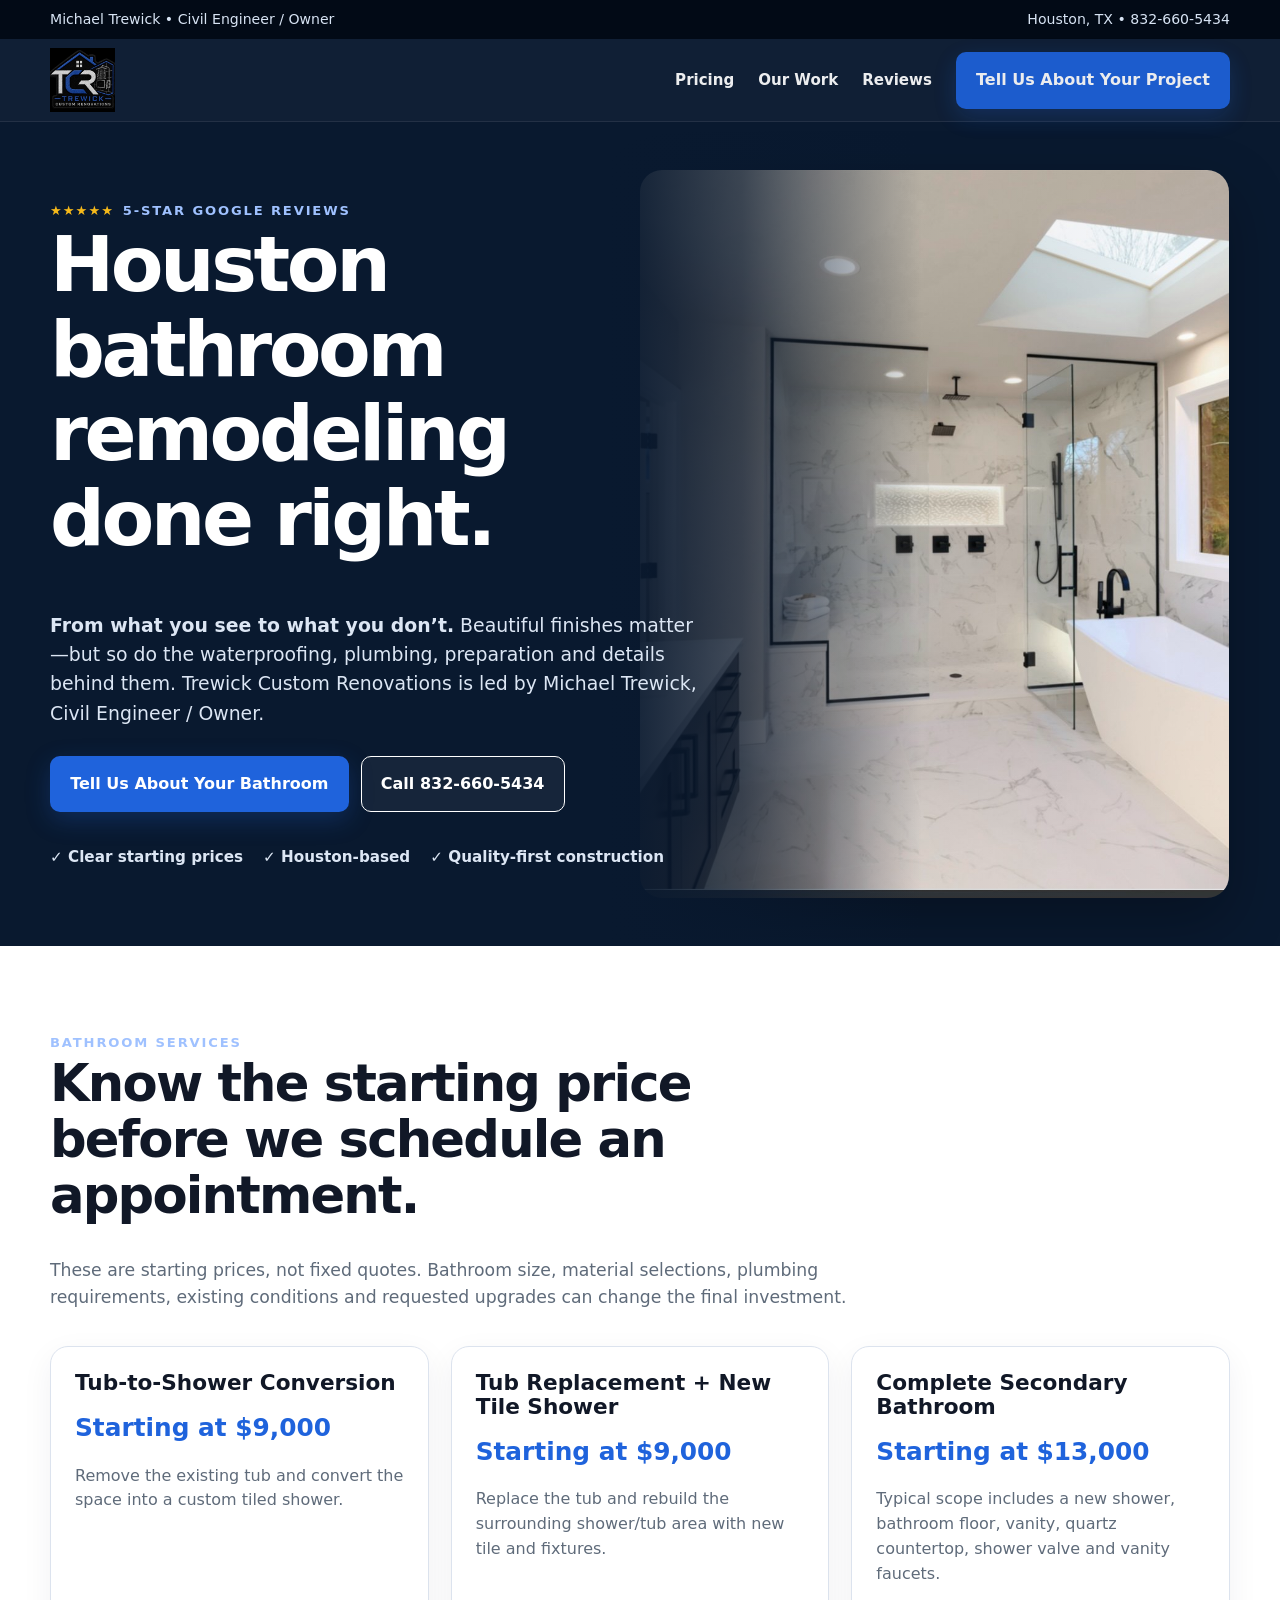
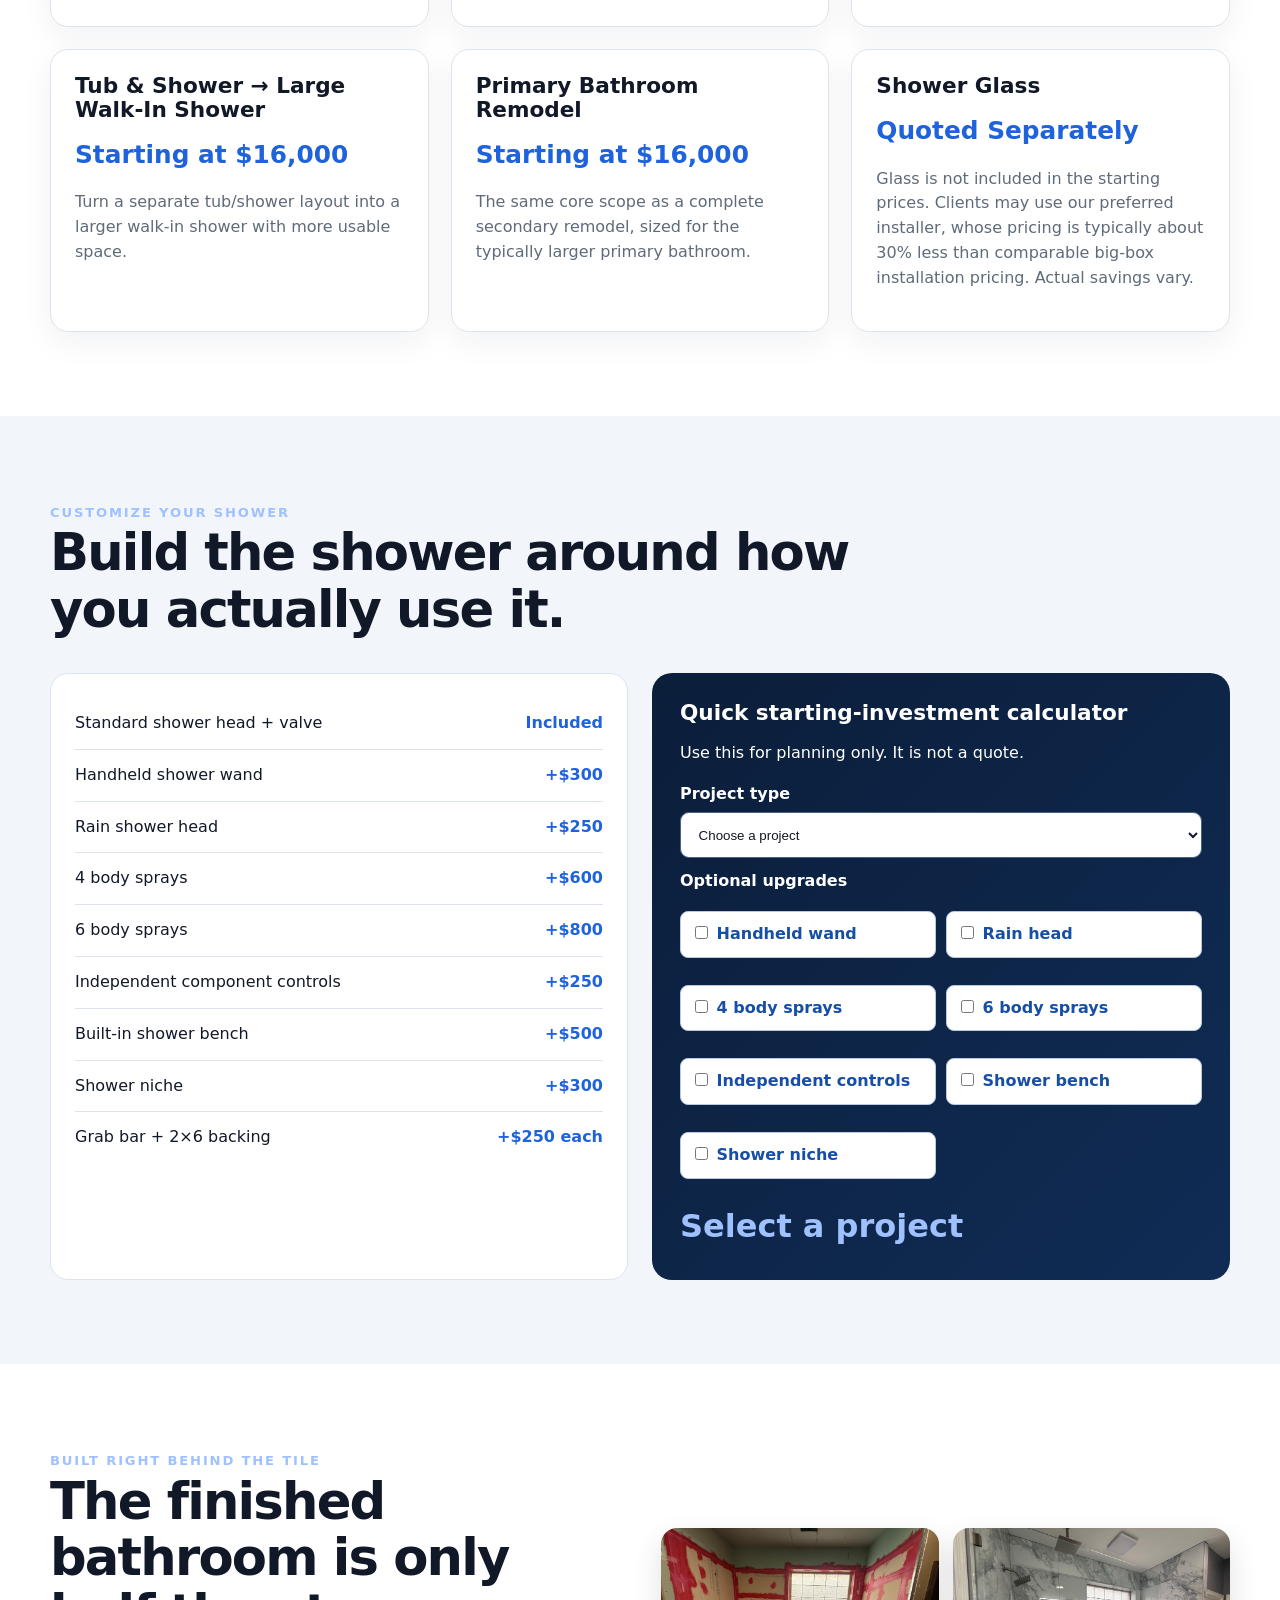
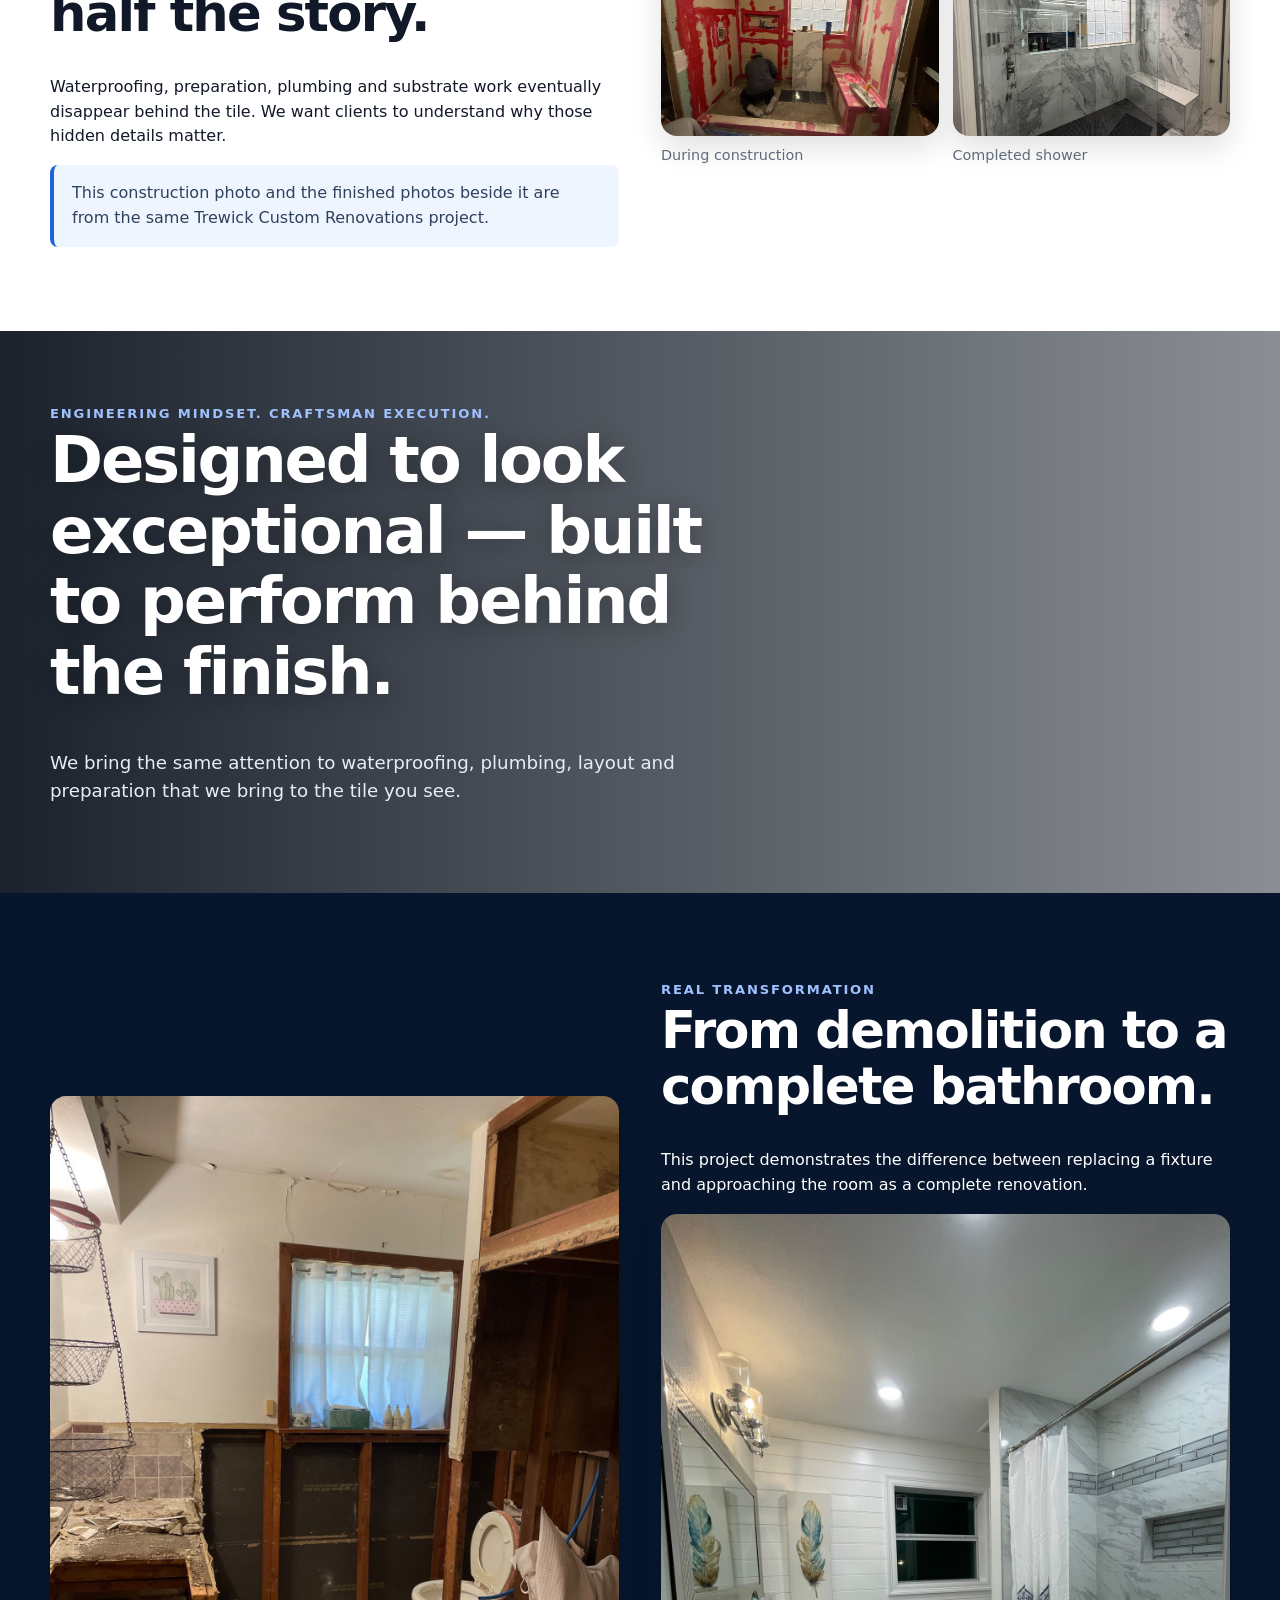
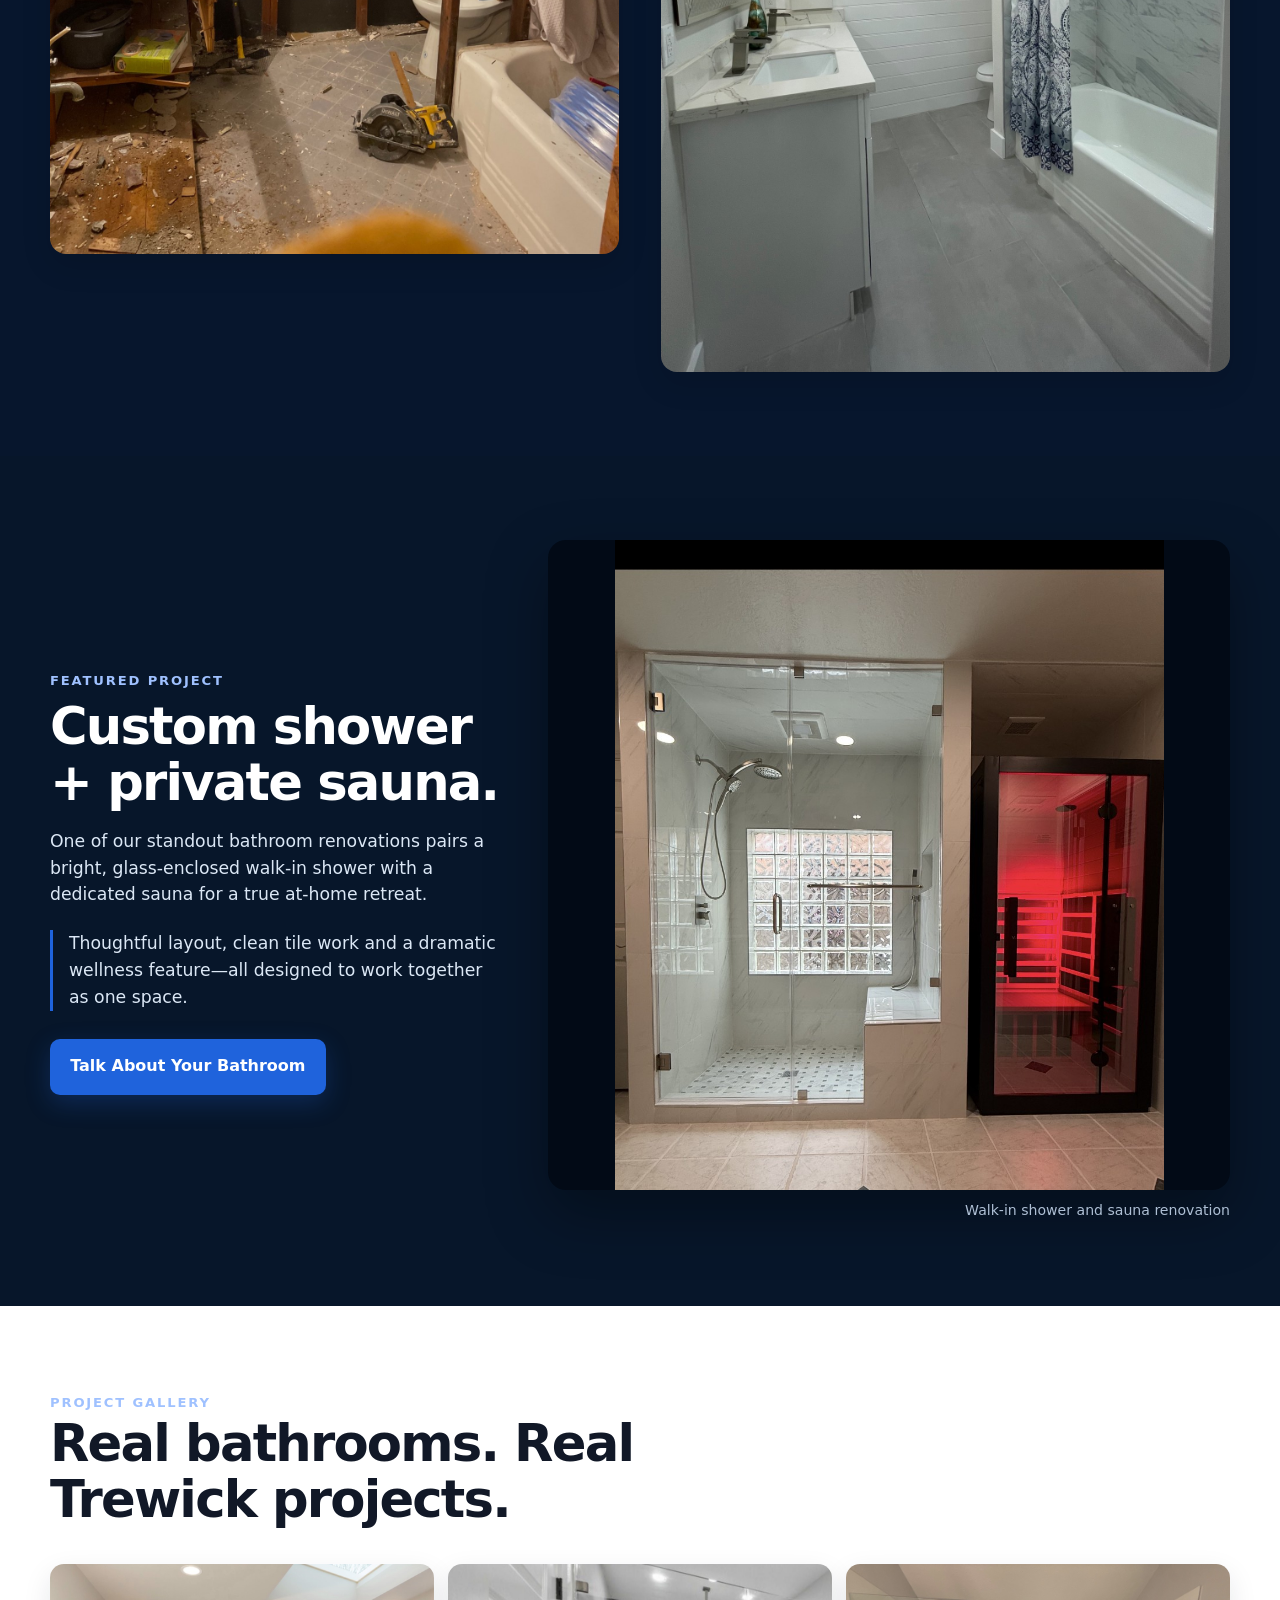
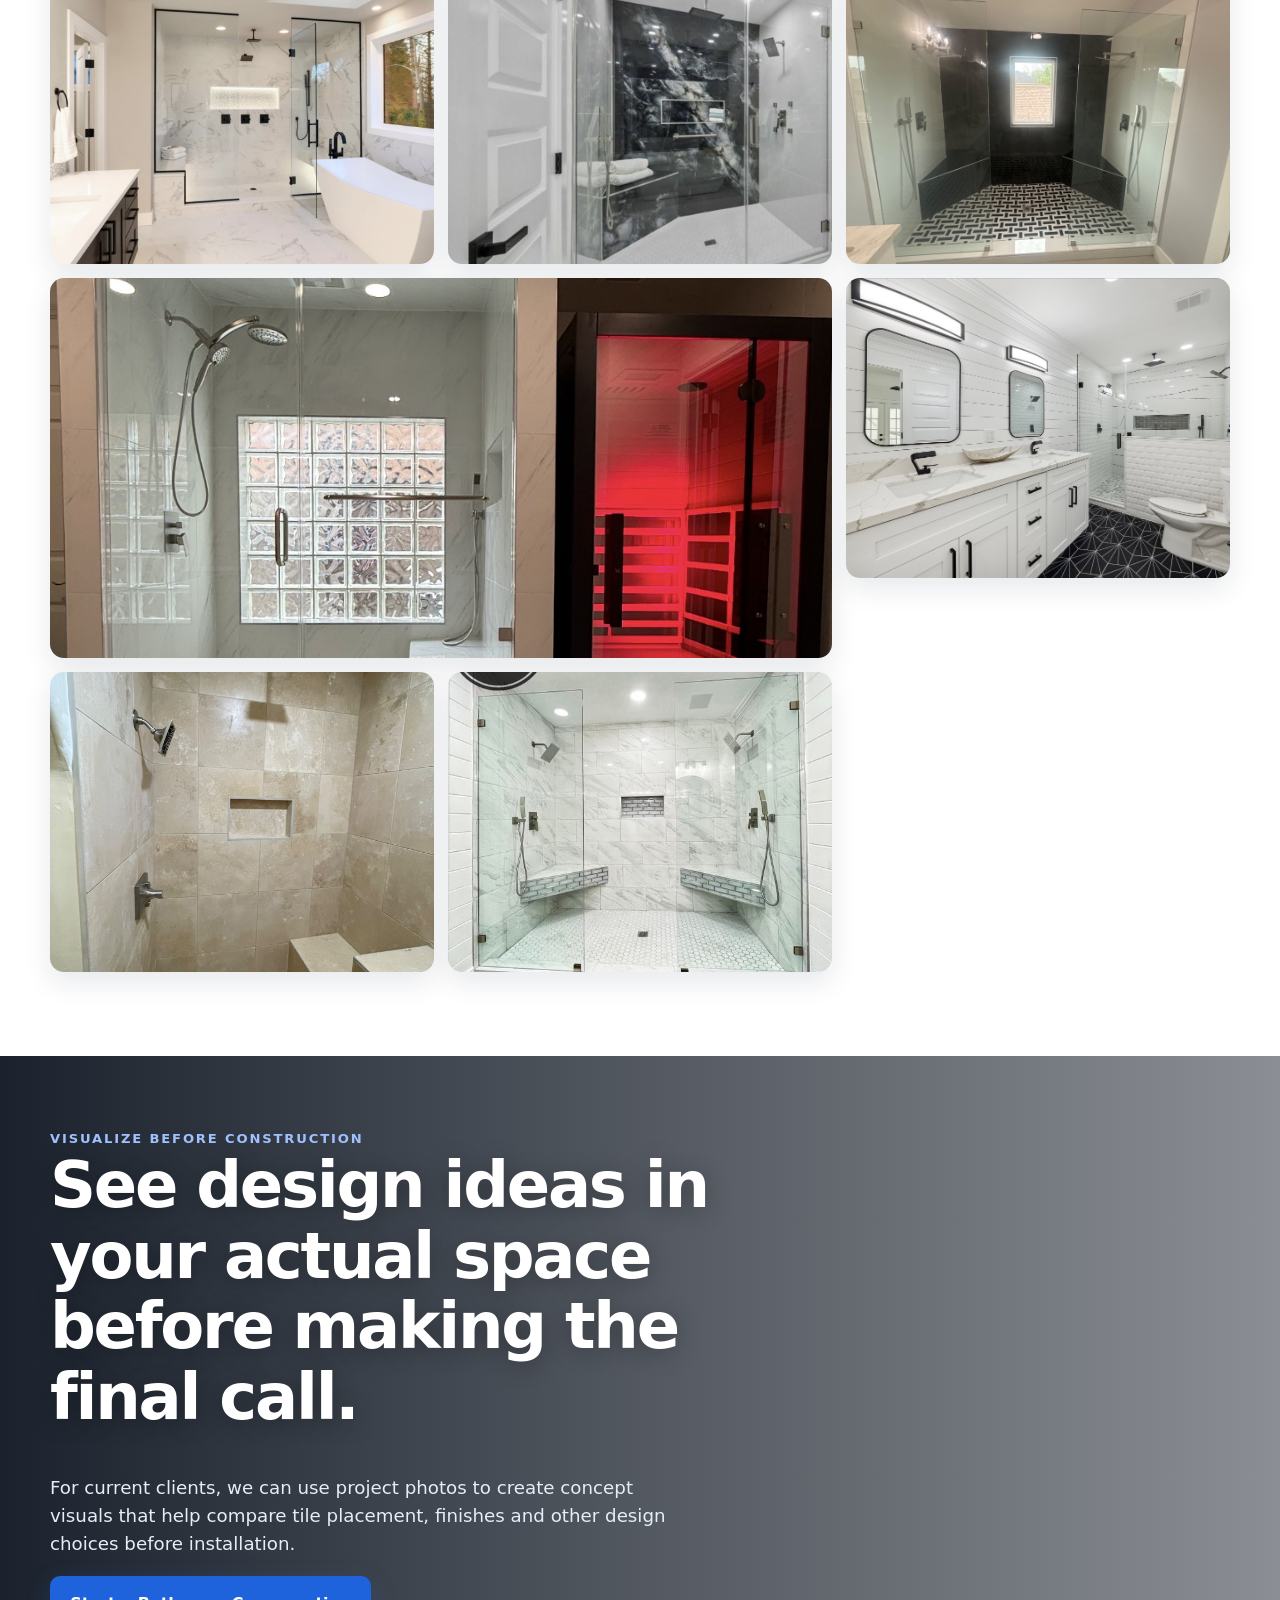
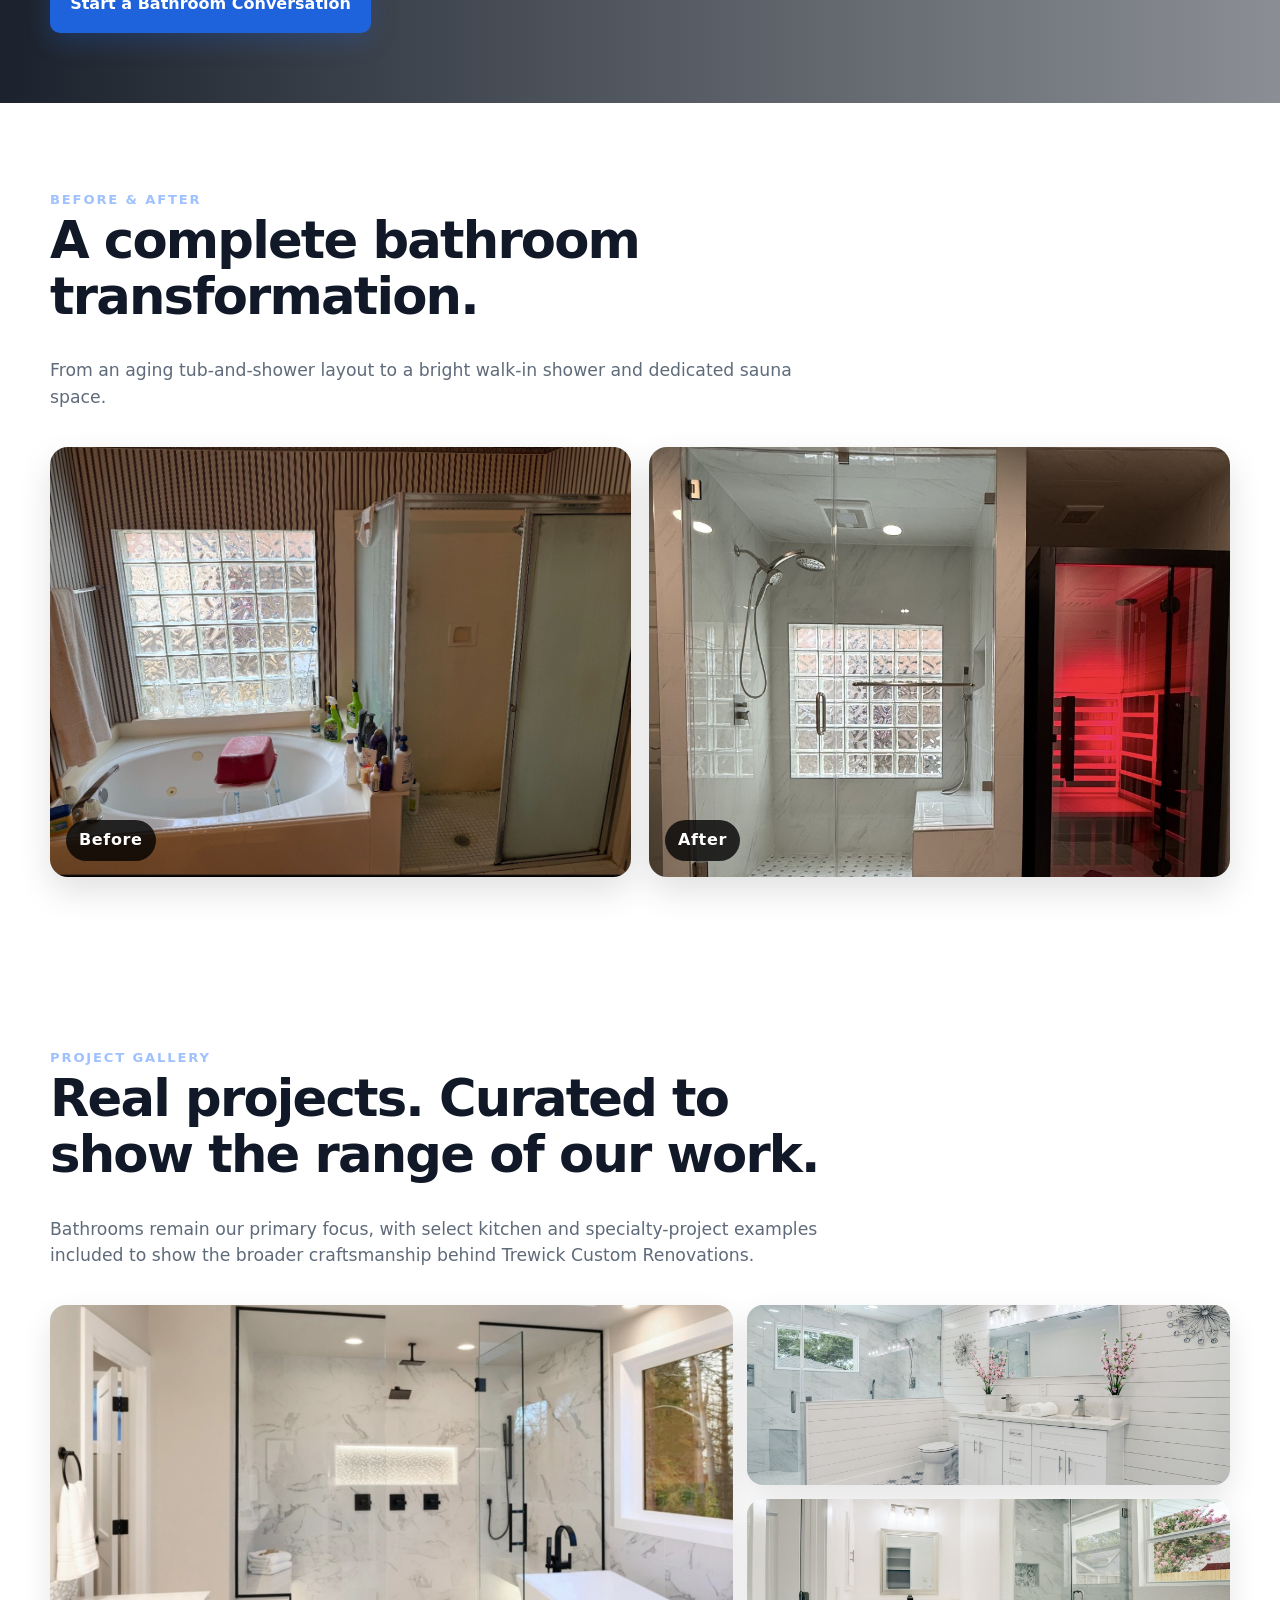
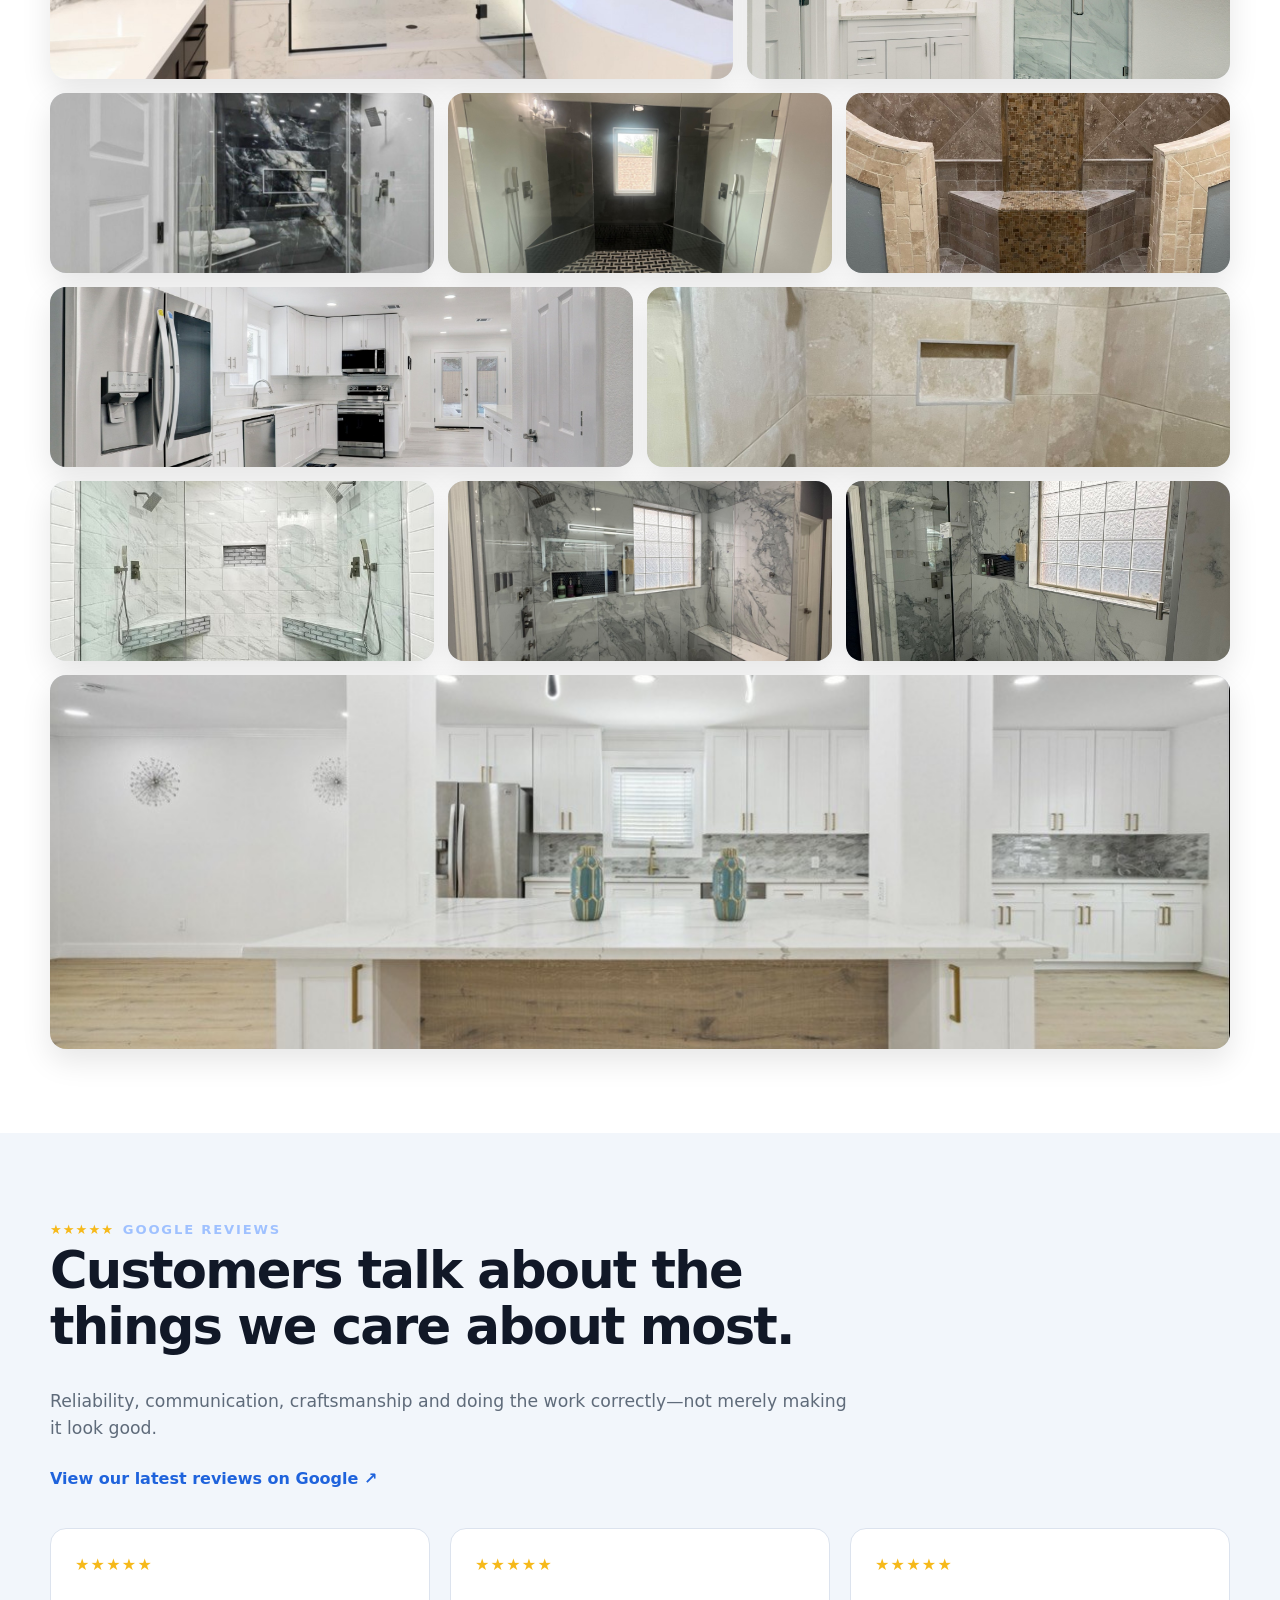
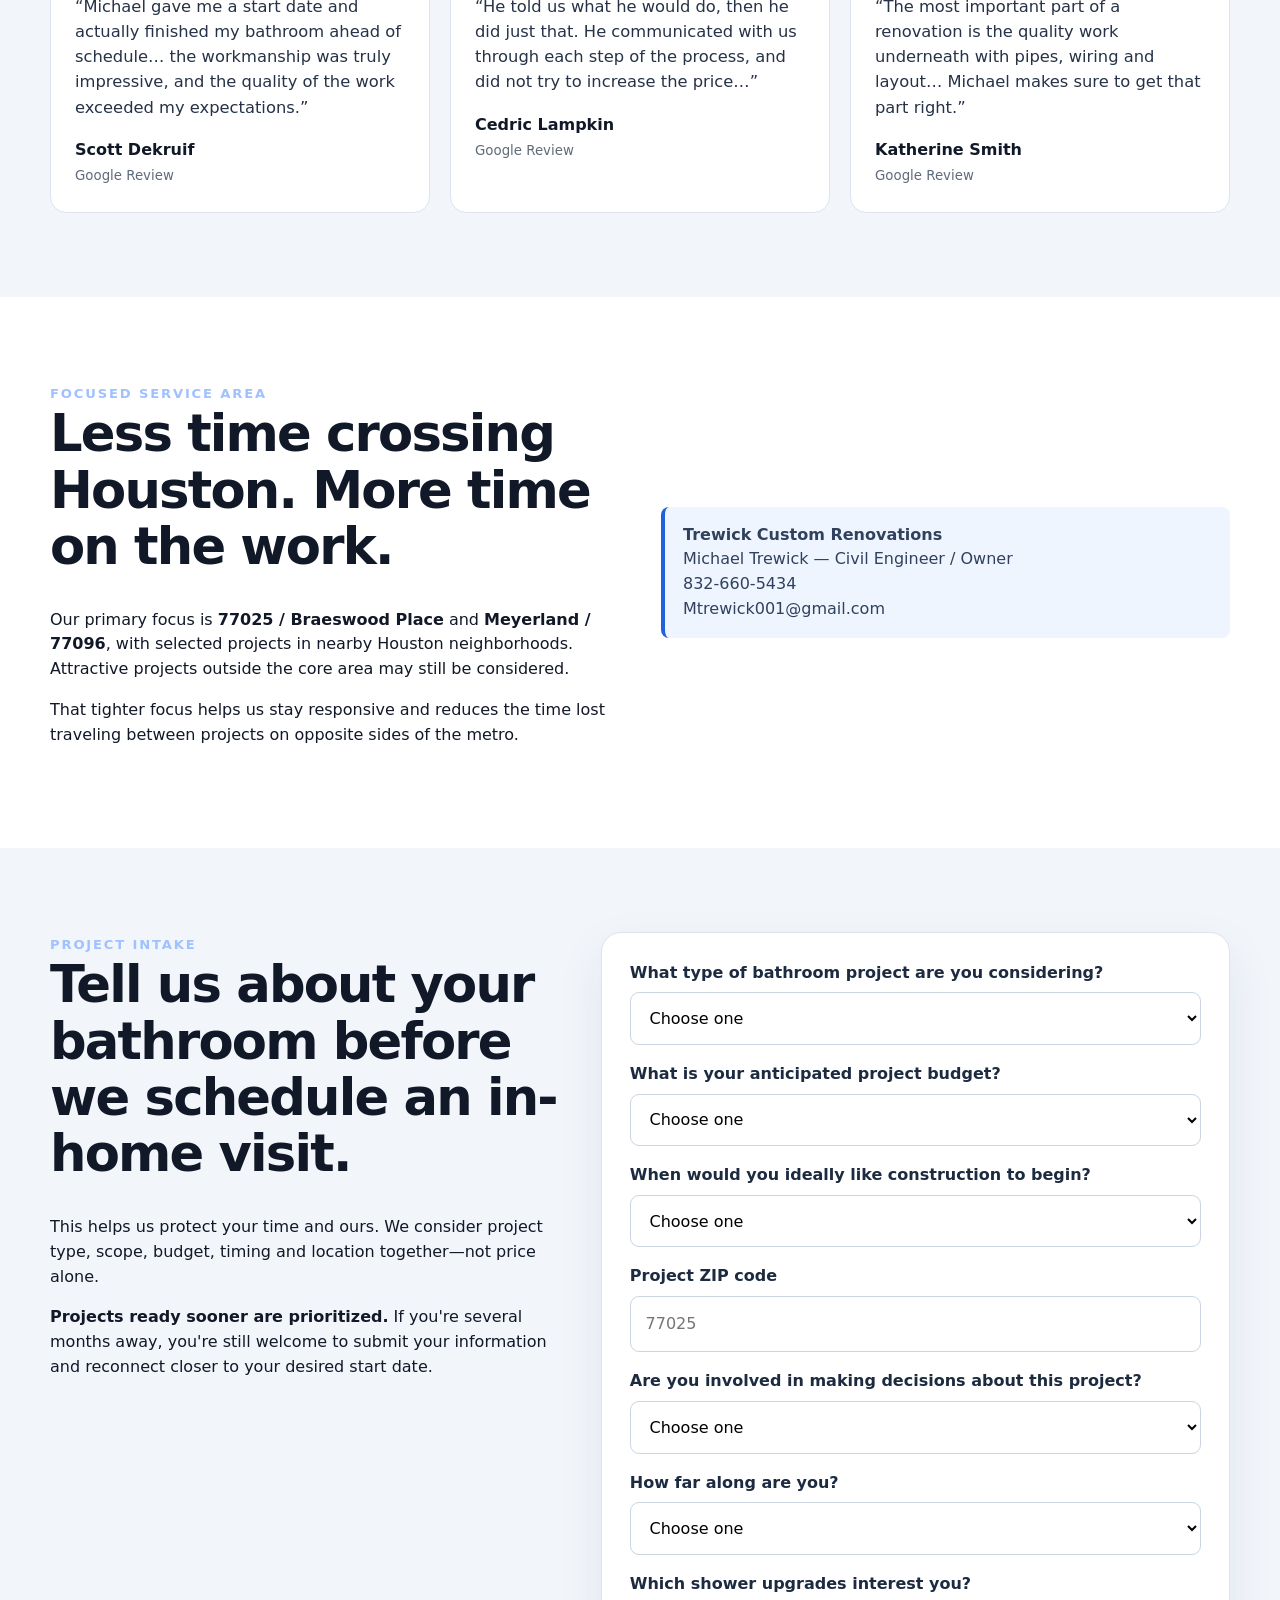
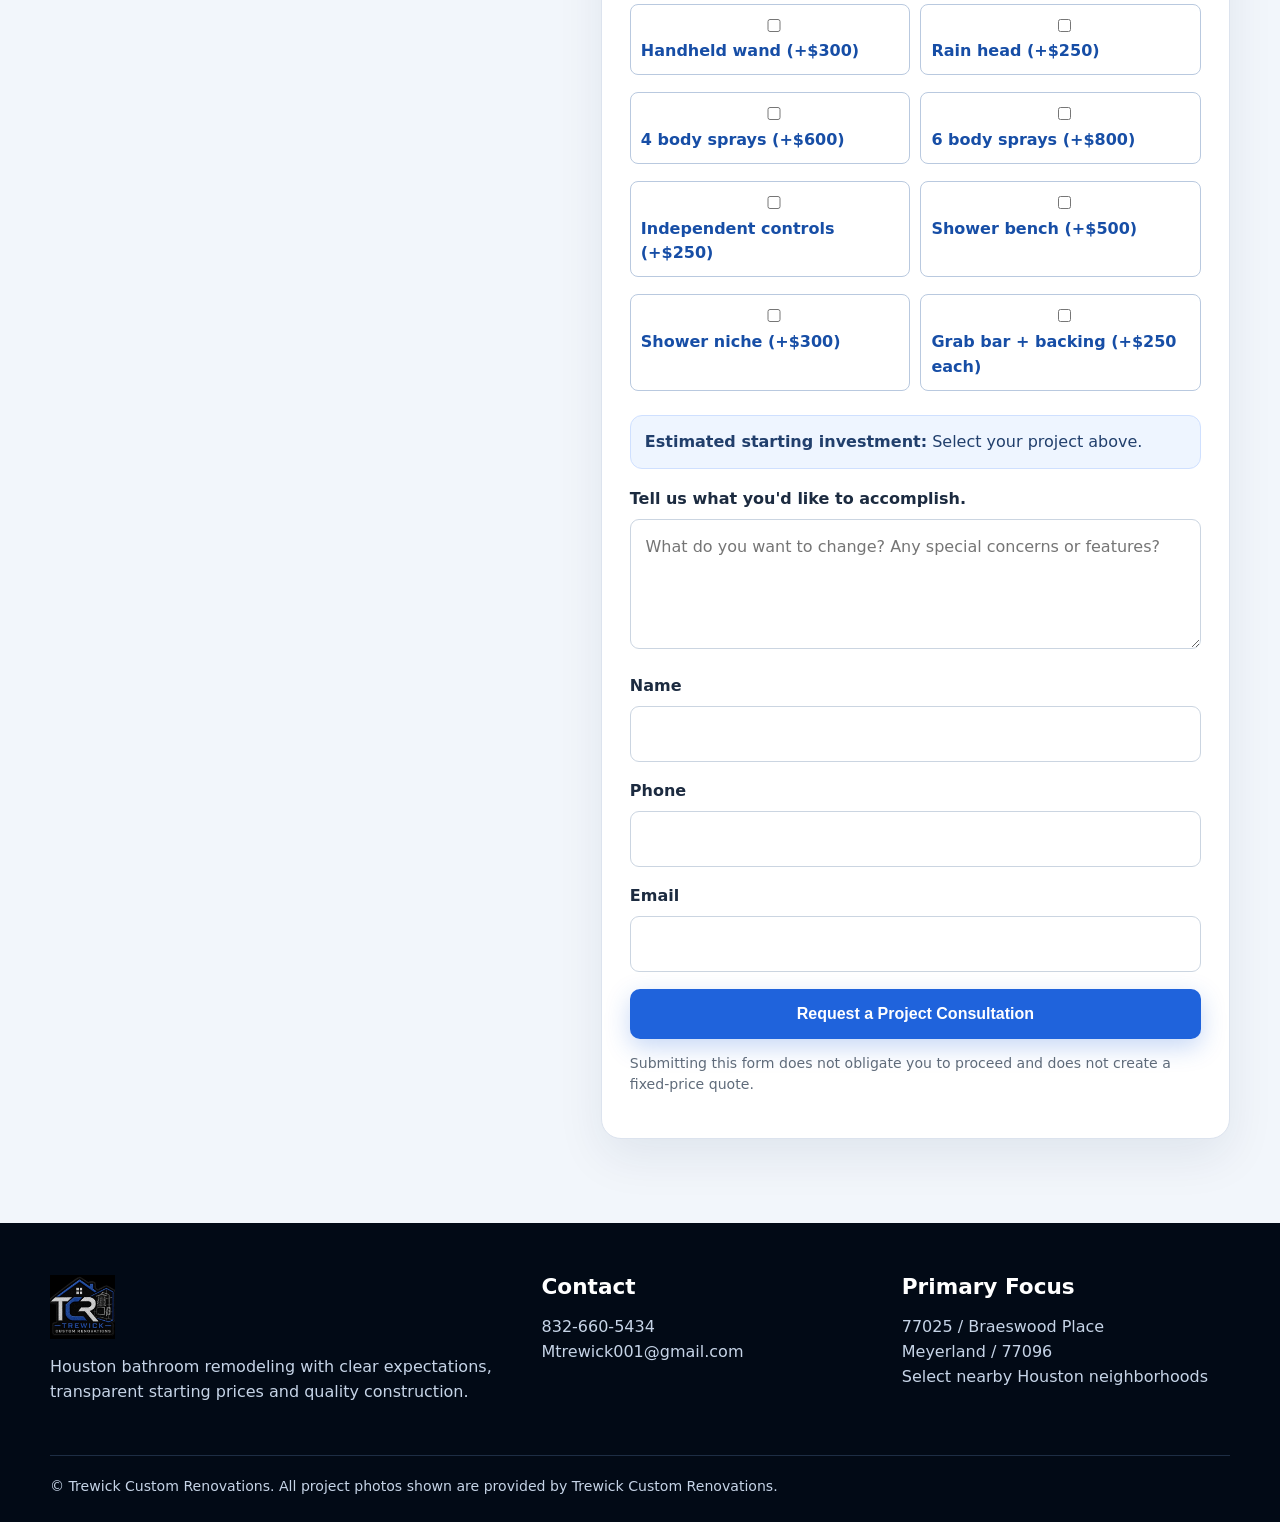
==== index.html @ 2fcb80d3 "Add files via upload" ====
<!doctype html>
<html lang="en">
<head>
  <meta charset="utf-8">
  <meta name="viewport" content="width=device-width,initial-scale=1">
  <title>Houston Bathroom Remodeling | Trewick Custom Renovations</title>
  <meta name="keywords" content="Houston bathroom remodeling, Braeswood Place bathroom remodel, Meyerland bathroom remodeling, custom shower Houston, tub to shower conversion Houston, Houston kitchen remodeling">
  <meta name="description" content="Houston bathroom remodeling by Trewick Custom Renovations. Civil Engineer-led planning, clear starting prices, custom showers, remodel visualization and quality-first construction in 77025, Meyerland and select nearby Houston neighborhoods.">
  <meta name="robots" content="index,follow">
  <meta property="og:title" content="Houston Bathroom Remodeling | Trewick Custom Renovations">
  <meta property="og:description" content="Civil Engineer-led bathroom remodeling, custom showers, clear starting prices and quality-first construction in select Houston neighborhoods.">
  <meta property="og:type" content="website">
  <meta property="og:image" content="assets/img/modern-white-bathroom.jpg">
  <meta name="theme-color" content="#07162d">
  <link rel="stylesheet" href="assets/site.css">
  <script defer src="assets/site.js"></script>
<script type="application/ld+json">
{
  "@context": "https://schema.org",
  "@type": "HomeAndConstructionBusiness",
  "name": "Trewick Custom Renovations",
  "url": "https://trewickcustom.com/",
  "telephone": "+1-832-660-5434",
  "email": "Mtrewick001@gmail.com",
  "founder": {
    "@type": "Person",
    "name": "Michael Trewick",
    "jobTitle": "Civil Engineer / Owner"
  },
  "areaServed": [
    {
      "@type": "PostalCode",
      "postalCode": "77025"
    },
    {
      "@type": "PostalCode",
      "postalCode": "77096"
    },
    {
      "@type": "City",
      "name": "Houston"
    }
  ],
  "serviceType": [
    "Bathroom remodeling",
    "Tub-to-shower conversions",
    "Walk-in shower remodeling",
    "Primary bathroom remodeling",
    "Secondary bathroom remodeling",
    "Shower glass installation coordination"
  ],
  "sameAs": [],
  "image": "https://trewickcustom.com/assets/img/logo.png"
}
</script>
</head>
<body>
  <div class="topbar">
    <div class="container">
      <span>Michael Trewick • Civil Engineer / Owner</span>
      <span>Houston, TX • 832-660-5434</span>
    </div>
  </div>

  <nav class="nav">
    <div class="container nav-inner">
      <a href="#top" aria-label="Trewick Custom Renovations home"><img class="logo" src="assets/img/logo.png" alt="Trewick Custom Renovations"></a>
      <div class="nav-links">
        <a href="#pricing">Pricing</a>
        <a href="#work">Our Work</a>
        <a href="#reviews">Reviews</a>
        <a href="#intake" class="btn btn-primary">Tell Us About Your Project</a>
      </div>
    </div>
  </nav>

  <header id="top" class="hero">
    <div class="container">
      <div class="hero-content">
        <div class="eyebrow"><span class="stars">★★★★★</span> 5-Star Google Reviews</div>
        <h1>Houston bathroom remodeling done right.</h1>
        <p><strong>From what you see to what you don’t.</strong> Beautiful finishes matter—but so do the waterproofing, plumbing, preparation and details behind them. Trewick Custom Renovations is led by Michael Trewick, Civil Engineer / Owner.</p>
        <div class="hero-actions">
          <a class="btn btn-primary" href="#intake">Tell Us About Your Bathroom</a>
          <a class="btn btn-secondary" href="tel:+18326605434">Call 832-660-5434</a>
        </div>
        <div class="trust-row">
          <span>✓ Clear starting prices</span>
          <span>✓ Houston-based</span>
          <span>✓ Quality-first construction</span>
        </div>
      </div>
    </div>
  </header>

  <section id="pricing" class="section">
    <div class="container">
      <div class="section-head">
        <div class="eyebrow">Bathroom services</div>
        <h2>Know the starting price before we schedule an appointment.</h2>
        <p>These are starting prices, not fixed quotes. Bathroom size, material selections, plumbing requirements, existing conditions and requested upgrades can change the final investment.</p>
      </div>

      <div class="cards">
        <article class="card"><div class="card-body">
          <h3>Tub-to-Shower Conversion</h3><div class="price">Starting at $9,000</div>
          <p>Remove the existing tub and convert the space into a custom tiled shower.</p>
        </div></article>
        <article class="card"><div class="card-body">
          <h3>Tub Replacement + New Tile Shower</h3><div class="price">Starting at $9,000</div>
          <p>Replace the tub and rebuild the surrounding shower/tub area with new tile and fixtures.</p>
        </div></article>
        <article class="card"><div class="card-body">
          <h3>Complete Secondary Bathroom</h3><div class="price">Starting at $13,000</div>
          <p>Typical scope includes a new shower, bathroom floor, vanity, quartz countertop, shower valve and vanity faucets.</p>
        </div></article>
        <article class="card"><div class="card-body">
          <h3>Tub & Shower → Large Walk-In Shower</h3><div class="price">Starting at $16,000</div>
          <p>Turn a separate tub/shower layout into a larger walk-in shower with more usable space.</p>
        </div></article>
        <article class="card"><div class="card-body">
          <h3>Primary Bathroom Remodel</h3><div class="price">Starting at $16,000</div>
          <p>The same core scope as a complete secondary remodel, sized for the typically larger primary bathroom.</p>
        </div></article>
        <article class="card"><div class="card-body">
          <h3>Shower Glass</h3><div class="price">Quoted Separately</div>
          <p>Glass is not included in the starting prices. Clients may use our preferred installer, whose pricing is typically about 30% less than comparable big-box installation pricing. Actual savings vary.</p>
        </div></article>
      </div>
    </div>
  </section>

  <section class="section section-soft">
    <div class="container">
      <div class="section-head">
        <div class="eyebrow">Customize your shower</div>
        <h2>Build the shower around how you actually use it.</h2>
      </div>
      <div class="upgrades">
        <div class="price-list">
          <div class="price-row"><span>Standard shower head + valve</span><strong>Included</strong></div>
          <div class="price-row"><span>Handheld shower wand</span><strong>+$300</strong></div>
          <div class="price-row"><span>Rain shower head</span><strong>+$250</strong></div>
          <div class="price-row"><span>4 body sprays</span><strong>+$600</strong></div>
          <div class="price-row"><span>6 body sprays</span><strong>+$800</strong></div>
          <div class="price-row"><span>Independent component controls</span><strong>+$250</strong></div>
          <div class="price-row"><span>Built-in shower bench</span><strong>+$500</strong></div>
          <div class="price-row"><span>Shower niche</span><strong>+$300</strong></div>
          <div class="price-row"><span>Grab bar + 2×6 backing</span><strong>+$250 each</strong></div>
        </div>
        <div class="calc">
          <h3>Quick starting-investment calculator</h3>
          <p>Use this for planning only. It is not a quote.</p>
          <label for="calcProject">Project type</label>
          <select id="calcProject">
            <option value="">Choose a project</option>
            <option>Tub-to-shower conversion</option>
            <option>Tub replacement + new tile shower</option>
            <option>Complete secondary bathroom remodel</option>
            <option>Tub & shower to large walk-in shower</option>
            <option>Primary bathroom remodel</option>
          </select>
          <label>Optional upgrades</label>
          <div class="checks">
            <label class="check"><input data-calc-upgrade data-price="300" type="checkbox"> Handheld wand</label>
            <label class="check"><input data-calc-upgrade data-price="250" type="checkbox"> Rain head</label>
            <label class="check"><input data-calc-upgrade data-price="600" type="checkbox"> 4 body sprays</label>
            <label class="check"><input data-calc-upgrade data-price="800" type="checkbox"> 6 body sprays</label>
            <label class="check"><input data-calc-upgrade data-price="250" type="checkbox"> Independent controls</label>
            <label class="check"><input data-calc-upgrade data-price="500" type="checkbox"> Shower bench</label>
            <label class="check"><input data-calc-upgrade data-price="300" type="checkbox"> Shower niche</label>
          </div>
          <div class="calc-total" id="calcTotal">Select a project</div>
        </div>
      </div>
    </div>
  </section>

  <section id="work" class="section">
    <div class="container">
      <div class="split">
        <div>
          <div class="eyebrow">Built right behind the tile</div>
          <h2>The finished bathroom is only half the story.</h2>
          <p>Waterproofing, preparation, plumbing and substrate work eventually disappear behind the tile. We want clients to understand why those hidden details matter.</p>
          <div class="notice">This construction photo and the finished photos beside it are from the same Trewick Custom Renovations project.</div>
        </div>
        <div class="photo-grid">
          <div><img src="assets/img/built-before.jpg" alt="Bathroom shower waterproofing during construction"><div class="caption">During construction</div></div>
          <div><img src="assets/img/built-after-1.jpg" alt="Completed custom walk-in shower"><div class="caption">Completed shower</div></div>
        </div>
      </div>
    </div>
  </section>

  <section class="parallax-band parallax-craft" aria-label="Quality construction">
    <div class="parallax-overlay reveal">
      <div class="eyebrow">Engineering mindset. Craftsman execution.</div>
      <h2>Designed to look exceptional — built to perform behind the finish.</h2>
      <p>We bring the same attention to waterproofing, plumbing, layout and preparation that we bring to the tile you see.</p>
    </div>
  </section>

  <section class="section section-dark">
    <div class="container">
      <div class="split">
        <div>
          <img class="feature-img" src="assets/img/demo-before.jpg" alt="Bathroom during demolition before remodeling">
        </div>
        <div>
          <div class="eyebrow">Real transformation</div>
          <h2>From demolition to a complete bathroom.</h2>
          <p>This project demonstrates the difference between replacing a fixture and approaching the room as a complete renovation.</p>
          <img class="feature-img" src="assets/img/complete-after.jpg" alt="Completed secondary bathroom remodel">
        </div>
      </div>
    </div>
  </section>

  <section class="section featured-project">
    <div class="container">
      <div class="featured-project-grid reveal">
        <div class="featured-project-copy">
          <div class="eyebrow">Featured project</div>
          <h2>Custom shower + private sauna.</h2>
          <p>One of our standout bathroom renovations pairs a bright, glass-enclosed walk-in shower with a dedicated sauna for a true at-home retreat.</p>
          <p class="featured-note">Thoughtful layout, clean tile work and a dramatic wellness feature—all designed to work together as one space.</p>
          <a class="btn btn-primary" href="#intake">Talk About Your Bathroom</a>
        </div>
        <figure class="featured-project-photo">
          <img src="assets/img/shower-sauna-feature.jpg" alt="Trewick Custom Renovations bathroom with glass walk-in shower and private sauna">
          <figcaption>Walk-in shower and sauna renovation</figcaption>
        </figure>
      </div>
    </div>
  </section>

  <section class="section">
    <div class="container">
      <div class="section-head reveal"><div class="eyebrow">Project gallery</div><h2>Real bathrooms. Real Trewick projects.</h2></div>
      <div class="gallery">
        <img src="assets/img/hero.jpg" alt="Primary bathroom with large shower and freestanding tub">
        <img src="assets/img/upgrade-shower.jpg" alt="Custom shower with multiple fixtures and glass enclosure">
        <img src="assets/img/showcase-shower.jpg" alt="Large custom shower with dual fixtures">
        <img class="gallery-feature" src="assets/img/shower-sauna-feature.jpg" alt="Bathroom remodel with glass walk-in shower and private sauna">
        <img src="assets/img/modern-white-bathroom.jpg" alt="Modern white bathroom remodel with black fixtures and custom shower">
        <img src="assets/img/large-shower.jpg" alt="Custom tile shower with bench and niche">
        <img src="assets/img/primary-shower.jpg" alt="Luxury shower with bench and multiple shower components">
      </div>
    </div>
  </section>

  <section class="parallax-band parallax-visualize" aria-label="Remodel visualization">
    <div class="parallax-overlay reveal">
      <div class="eyebrow">Visualize before construction</div>
      <h2>See design ideas in your actual space before making the final call.</h2>
      <p>For current clients, we can use project photos to create concept visuals that help compare tile placement, finishes and other design choices before installation.</p>
      <a class="btn btn-primary" href="#intake">Start a Bathroom Conversation</a>
    </div>
  </section>

  

<section class="section project-story">
  <div class="container">
    <div class="section-head">
      <div class="eyebrow">Before &amp; After</div>
      <h2>A complete bathroom transformation.</h2>
      <p>From an aging tub-and-shower layout to a bright walk-in shower and dedicated sauna space.</p>
    </div>
    <div class="before-after-grid">
      <figure>
        <img src="assets/img/sauna-space-before.jpg" alt="Bathroom before renovation with corner tub and enclosed shower">
        <figcaption>Before</figcaption>
      </figure>
      <figure>
        <img src="assets/img/shower-sauna-feature.jpg" alt="Completed bathroom renovation with frameless walk-in shower and red infrared sauna">
        <figcaption>After</figcaption>
      </figure>
    </div>
  </div>
</section>

<section class="section">
  <div class="container">
    <div class="section-head">
      <div class="eyebrow">Project gallery</div>
      <h2>Real projects. Curated to show the range of our work.</h2>
      <p>Bathrooms remain our primary focus, with select kitchen and specialty-project examples included to show the broader craftsmanship behind Trewick Custom Renovations.</p>
    </div>
    <div class="mosaic-gallery">
      <figure class="g1"><img src="assets/img/hero.jpg" alt="Primary bathroom with large walk-in shower and freestanding tub"></figure>
      <figure class="g2"><img src="assets/img/new-bathroom-2.jpg" alt="Bright complete bathroom remodel with double vanity and custom shower"></figure>
      <figure class="g3"><img src="assets/img/new-bathroom-1.jpg" alt="Bathroom remodel with frameless glass shower and geometric black floor tile"></figure>
      <figure class="g4"><img src="assets/img/upgrade-shower.jpg" alt="Custom shower with multiple fixtures and glass enclosure"></figure>
      <figure class="g5"><img src="assets/img/showcase-shower.jpg" alt="Large custom shower with dual fixtures"></figure>
      <figure class="g6"><img src="assets/img/traditional-shower.jpg" alt="Traditional custom tiled shower"></figure>
      <figure class="g7"><img src="assets/img/new-kitchen-1.jpg" alt="White kitchen renovation with stainless steel appliances"></figure>
      <figure class="g8"><img src="assets/img/large-shower.jpg" alt="Custom tile shower with bench and niche"></figure>
      <figure class="g9"><img src="assets/img/primary-shower.jpg" alt="Luxury shower with bench and multiple shower components"></figure>
      <figure class="g10"><img src="assets/img/built-after-1.jpg" alt="Completed walk-in shower project"></figure>
      <figure class="g11"><img src="assets/img/built-after-2.jpg" alt="Completed custom shower from alternate angle"></figure>
      <figure class="g12"><img src="assets/img/renovated-kitchen-island.jpg" alt="Completed open-concept kitchen renovation with large island, white cabinetry and wood-look flooring"></figure>
    </div>
  </div>
</section>


<section id="reviews" class="section section-soft">
    <div class="container">
      <div class="section-head">
        <div class="eyebrow"><span class="stars">★★★★★</span> Google reviews</div>
        <h2>Customers talk about the things we care about most.</h2>
        <p>Reliability, communication, craftsmanship and doing the work correctly—not merely making it look good.</p>
        <a class="google-review-link" href="https://www.google.com/search?q=Trewick+Custom+Renovations+reviews" target="_blank" rel="noopener">View our latest reviews on Google ↗</a>
      </div>
      <div class="reviews">
        <article class="review">
          <div class="stars">★★★★★</div>
          <p class="quote">“Michael gave me a start date and actually finished my bathroom ahead of schedule… the workmanship was truly impressive, and the quality of the work exceeded my expectations.”</p>
          <div class="who">Scott Dekruif</div><small>Google Review</small>
        </article>
        <article class="review">
          <div class="stars">★★★★★</div>
          <p class="quote">“He told us what he would do, then he did just that. He communicated with us through each step of the process, and did not try to increase the price…”</p>
          <div class="who">Cedric Lampkin</div><small>Google Review</small>
        </article>
        <article class="review">
          <div class="stars">★★★★★</div>
          <p class="quote">“The most important part of a renovation is the quality work underneath with pipes, wiring and layout… Michael makes sure to get that part right.”</p>
          <div class="who">Katherine Smith</div><small>Google Review</small>
        </article>
      </div>
    </div>
  </section>

  <section class="section">
    <div class="container split reveal">
      <div>
        <div class="eyebrow">Focused service area</div>
        <h2>Less time crossing Houston. More time on the work.</h2>
        <p>Our primary focus is <strong>77025 / Braeswood Place</strong> and <strong>Meyerland / 77096</strong>, with selected projects in nearby Houston neighborhoods. Attractive projects outside the core area may still be considered.</p>
        <p>That tighter focus helps us stay responsive and reduces the time lost traveling between projects on opposite sides of the metro.</p>
      </div>
      <div class="notice">
        <strong>Trewick Custom Renovations</strong><br>
        Michael Trewick — Civil Engineer / Owner<br>
        832-660-5434<br>
        Mtrewick001@gmail.com
      </div>
    </div>
  </section>

  <section id="intake" class="section section-soft">
    <div class="container form-wrap">
      <div>
        <div class="eyebrow">Project intake</div>
        <h2>Tell us about your bathroom before we schedule an in-home visit.</h2>
        <p>This helps us protect your time and ours. We consider project type, scope, budget, timing and location together—not price alone.</p>
        <p><strong>Projects ready sooner are prioritized.</strong> If you're several months away, you're still welcome to submit your information and reconnect closer to your desired start date.</p>
      </div>

      <form id="intakeForm" name="bathroom-intake" method="POST" action="/thank-you.html" netlify data-netlify="true" data-netlify-honeypot="bot-field" accept-charset="UTF-8" class="form-panel">
        <input type="hidden" name="form-name" value="bathroom-intake">
        <p class="hidden"><label>Don’t fill this out: <input name="bot-field"></label></p>
        <input type="hidden" name="lead_category" value="Review">
        <input type="hidden" name="estimated_starting_investment" value="Needs review">

        <div class="field">
          <label for="project_type">What type of bathroom project are you considering?</label>
          <select id="project_type" name="project_type" required>
            <option value="">Choose one</option>
            <option>Tub-to-shower conversion</option>
            <option>Tub replacement + new tile shower</option>
            <option>Complete secondary bathroom remodel</option>
            <option>Tub & shower to large walk-in shower</option>
            <option>Primary bathroom remodel</option>
            <option>Other</option>
          </select>
        </div>

        <div class="field">
          <label for="budget">What is your anticipated project budget?</label>
          <select id="budget" name="budget" required>
            <option value="">Choose one</option>
            <option>Under $10,000</option>
            <option>$10,000–$25,000</option>
            <option>$25,000–$50,000</option>
            <option>$50,000–$100,000</option>
            <option>$100,000+</option>
            <option>I'm not sure yet</option>
          </select>
        </div>

        <div class="field">
          <label for="timeline">When would you ideally like construction to begin?</label>
          <select id="timeline" name="timeline" required>
            <option value="">Choose one</option>
            <option>As soon as possible</option>
            <option>Within 30 days</option>
            <option>1–3 months</option>
            <option>3–6 months</option>
            <option>More than 6 months</option>
            <option>I'm currently planning/researching</option>
          </select>
        </div>

        <div class="field">
          <label for="zip">Project ZIP code</label>
          <input id="zip" name="zip" inputmode="numeric" pattern="[0-9]{5}" placeholder="77025" required>
        </div>

        <div class="field">
          <label for="decision">Are you involved in making decisions about this project?</label>
          <select id="decision" name="decision_maker" required><option value="">Choose one</option><option>Yes</option><option>No</option></select>
        </div>

        <div class="field">
          <label for="readiness">How far along are you?</label>
          <select id="readiness" name="readiness" required>
            <option value="">Choose one</option>
            <option>I'm ready to select a contractor</option>
            <option>I'm interviewing contractors</option>
            <option>I'm working through the design/details</option>
            <option>I'm primarily researching ideas and pricing</option>
          </select>
        </div>

        <div class="field">
          <div class="fieldset-title">Which shower upgrades interest you?</div>
          <div class="checks">
            <label class="check"><input type="checkbox" name="upgrades" value="Handheld wand"> Handheld wand (+$300)</label>
            <label class="check"><input type="checkbox" name="upgrades" value="Rain head"> Rain head (+$250)</label>
            <label class="check"><input type="checkbox" name="upgrades" value="4 body sprays"> 4 body sprays (+$600)</label>
            <label class="check"><input type="checkbox" name="upgrades" value="6 body sprays"> 6 body sprays (+$800)</label>
            <label class="check"><input type="checkbox" name="upgrades" value="Independent component controls"> Independent controls (+$250)</label>
            <label class="check"><input type="checkbox" name="upgrades" value="Shower bench"> Shower bench (+$500)</label>
            <label class="check"><input type="checkbox" name="upgrades" value="Shower niche"> Shower niche (+$300)</label>
            <label class="check"><input type="checkbox" name="upgrades" value="Grab bar"> Grab bar + backing (+$250 each)</label>
          </div>
        </div>

        <div id="scorePreview" class="score-preview"><strong>Estimated starting investment:</strong> Select your project above.</div>

        <div class="field">
          <label for="details">Tell us what you'd like to accomplish.</label>
          <textarea id="details" name="project_details" placeholder="What do you want to change? Any special concerns or features?"></textarea>
        </div>

        <div class="field"><label for="name">Name</label><input id="name" name="name" required></div>
        <div class="field"><label for="phone">Phone</label><input id="phone" name="phone" type="tel" required></div>
        <div class="field"><label for="email">Email</label><input id="email" name="email" type="email" required></div>

        <button class="btn btn-primary" style="width:100%" type="submit">Request a Project Consultation</button>
        <p class="form-note">Submitting this form does not obligate you to proceed and does not create a fixed-price quote.</p>
      </form>
    </div>
  </section>

  <footer class="footer">
    <div class="container">
      <div class="footer-grid">
        <div><img class="logo" src="assets/img/logo.png" alt=""><p>Houston bathroom remodeling with clear expectations, transparent starting prices and quality construction.</p></div>
        <div><h3>Contact</h3><p><a href="tel:+18326605434">832-660-5434</a><br><a href="mailto:Mtrewick001@gmail.com">Mtrewick001@gmail.com</a></p></div>
        <div><h3>Primary Focus</h3><p>77025 / Braeswood Place<br>Meyerland / 77096<br>Select nearby Houston neighborhoods</p></div>
      </div>
      <div class="copyright">© Trewick Custom Renovations. All project photos shown are provided by Trewick Custom Renovations.</div>
    </div>
  </footer>

  <div class="mobile-cta">
    <a class="btn btn-dark" href="tel:+18326605434">Call</a>
    <a class="btn btn-primary" href="#intake">Project Form</a>
  </div>
</body>
</html>
---- assets/site.css ----
:root{
  --navy:#07162d;
  --navy2:#0b1e3a;
  --blue:#1f63dc;
  --blue2:#2e78ef;
  --white:#f7f9fc;
  --ink:#111827;
  --muted:#5f6b7a;
  --line:#dce3ee;
  --soft:#f2f6fb;
  --gold:#f6b91a;
  --danger:#9f2d20;
  --max:1180px;
}
*{box-sizing:border-box}
html{scroll-behavior:smooth}
body{margin:0;font-family:Inter,ui-sans-serif,system-ui,-apple-system,BlinkMacSystemFont,"Segoe UI",sans-serif;color:var(--ink);background:#fff;line-height:1.55}
img{max-width:100%;display:block}
a{color:inherit}
.container{width:min(var(--max),calc(100% - 36px));margin:auto}
.topbar{background:#020a16;color:#d8e4f4;font-size:.88rem;padding:.55rem 0}
.topbar .container{display:flex;justify-content:space-between;gap:18px;flex-wrap:wrap}
.nav{position:sticky;top:0;z-index:50;background:rgba(7,22,45,.96);backdrop-filter:blur(10px);border-bottom:1px solid rgba(255,255,255,.08)}
.nav-inner{display:flex;align-items:center;justify-content:space-between;gap:20px;min-height:82px}
.logo{height:64px;width:auto;object-fit:contain}
.nav-links{display:flex;gap:24px;align-items:center;color:white;font-weight:700;font-size:.94rem}
.nav-links a{text-decoration:none;opacity:.92}
.nav-links a:hover{opacity:1;color:#8eb7ff}
.btn{display:inline-flex;align-items:center;justify-content:center;gap:.5rem;border-radius:10px;padding:.92rem 1.2rem;text-decoration:none;font-weight:800;border:1px solid transparent;cursor:pointer;font-size:1rem}
.btn-primary{background:var(--blue);color:#fff;box-shadow:0 8px 25px rgba(31,99,220,.25)}
.btn-primary:hover{background:var(--blue2)}
.btn-secondary{border-color:#fff;color:#fff;background:rgba(255,255,255,.05)}
.btn-dark{background:var(--navy);color:#fff}
.hero{position:relative;min-height:720px;display:grid;align-items:center;background:#09192f;color:white;overflow:hidden}
.hero::before{content:"";position:absolute;inset:0;background:linear-gradient(90deg,rgba(4,14,28,.94) 0%,rgba(4,14,28,.76) 46%,rgba(4,14,28,.30) 100%),url('img/hero.jpg') center/cover no-repeat}
.hero-content{position:relative;padding:86px 0 90px;max-width:760px}
.eyebrow{display:inline-flex;gap:.55rem;align-items:center;text-transform:uppercase;letter-spacing:.14em;font-size:.82rem;font-weight:900;color:#9fc1ff}
.stars{color:var(--gold);letter-spacing:.08em}
h1,h2,h3{line-height:1.1;margin:0 0 .65em}
h1{font-size:clamp(2.7rem,6vw,5.35rem);letter-spacing:-.045em}
h2{font-size:clamp(2rem,4vw,3.35rem);letter-spacing:-.035em}
h3{font-size:1.35rem}
.hero p{font-size:1.18rem;max-width:670px;color:#dce6f4}
.hero-actions{display:flex;gap:12px;flex-wrap:wrap;margin-top:28px}
.trust-row{display:flex;gap:20px;flex-wrap:wrap;margin-top:34px;color:#dce6f4;font-weight:700;font-size:.95rem}
.trust-row span{display:flex;align-items:center;gap:.45rem}
.section{padding:84px 0}
.section-soft{background:var(--soft)}
.section-dark{background:var(--navy);color:white}
.section-head{max-width:800px;margin-bottom:36px}
.section-head p{color:var(--muted);font-size:1.08rem}
.section-dark .section-head p{color:#c8d5e8}
.cards{display:grid;grid-template-columns:repeat(3,1fr);gap:22px}
.card{background:white;border:1px solid var(--line);border-radius:18px;overflow:hidden;box-shadow:0 10px 32px rgba(13,35,65,.06)}
.card-body{padding:24px}
.price{font-size:1.55rem;font-weight:900;color:var(--blue);margin:.2rem 0 1rem}
.card p{color:var(--muted)}
.card ul{padding-left:1.2rem;color:#374151}
.notice{border-left:4px solid var(--blue);padding:16px 18px;background:#eef5ff;border-radius:8px;color:#30415d}
.upgrades{display:grid;grid-template-columns:1fr 1fr;gap:24px}
.price-list{background:white;border:1px solid var(--line);border-radius:18px;padding:24px}
.price-row{display:flex;justify-content:space-between;gap:16px;padding:13px 0;border-bottom:1px solid var(--line)}
.price-row:last-child{border-bottom:0}
.price-row strong{white-space:nowrap;color:var(--blue)}
.calc{background:linear-gradient(135deg,#0b1e3a,#102c55);color:white;border-radius:20px;padding:28px}
.calc label{display:block;font-weight:800;margin:.7rem 0 .35rem}
.calc select{width:100%;padding:.85rem;border-radius:9px;border:1px solid #4a6384;background:#fff;color:#111827}
.calc-total{margin-top:18px;font-size:2rem;font-weight:900;color:#9fc1ff}
.split{display:grid;grid-template-columns:1fr 1fr;gap:42px;align-items:center}
.photo-grid{display:grid;grid-template-columns:1fr 1fr;gap:14px}
.photo-grid img,.feature-img{border-radius:16px;box-shadow:0 12px 30px rgba(0,0,0,.12)}
.caption{color:var(--muted);font-size:.9rem;margin-top:8px}
.gallery{display:grid;grid-template-columns:repeat(3,1fr);gap:14px}
.gallery img{width:100%;height:300px;object-fit:cover;border-radius:14px}
.reviews{display:grid;grid-template-columns:repeat(3,1fr);gap:20px}
.review{background:white;border:1px solid var(--line);border-radius:16px;padding:24px}
.review .quote{font-size:1.02rem;color:#263247}
.review .who{margin-top:18px;font-weight:900}
.review small{color:var(--muted)}
.form-wrap{display:grid;grid-template-columns:.9fr 1.1fr;gap:36px;align-items:start}
.form-panel{background:white;border:1px solid var(--line);border-radius:20px;padding:28px;box-shadow:0 18px 48px rgba(16,40,73,.08)}
.field{margin-bottom:17px}
.field label,.fieldset-title{display:block;font-weight:900;margin-bottom:7px;color:#1c2b40}
.field input,.field select,.field textarea{width:100%;padding:.92rem;border:1px solid #cbd5e1;border-radius:9px;font:inherit;background:white}
.field textarea{min-height:130px;resize:vertical}
.checks{display:grid;grid-template-columns:1fr 1fr;gap:10px}
.check{display:flex;gap:9px;align-items:flex-start;background:#f8fafc;padding:10px;border-radius:8px;border:1px solid #e4eaf2}
.check input{margin-top:4px}
.form-note{font-size:.88rem;color:var(--muted)}
.hidden{display:none!important}
.score-preview{background:#eef5ff;border:1px solid #cfe0ff;border-radius:12px;padding:14px;margin:12px 0 18px;color:#213f6c}
.footer{background:#020a16;color:#c6d4e7;padding:52px 0 24px}
.footer-grid{display:grid;grid-template-columns:1.4fr 1fr 1fr;gap:32px}
.footer h3{color:white}
.footer a{color:#c6d4e7;text-decoration:none}
.copyright{border-top:1px solid #1d2d44;margin-top:34px;padding-top:20px;font-size:.88rem}
.mobile-cta{display:none}
@media(max-width:900px){
 .nav-links a:not(.btn){display:none}
 .cards,.reviews{grid-template-columns:1fr 1fr}
 .upgrades,.split,.form-wrap,.footer-grid{grid-template-columns:1fr}
 .gallery{grid-template-columns:1fr 1fr}
 .hero{min-height:660px}
}
@media(max-width:620px){
 .container{width:min(100% - 24px,var(--max))}
 .topbar{display:none}
 .nav-inner{min-height:70px}
 .logo{height:52px}
 .nav-links .btn{padding:.72rem .85rem;font-size:.88rem}
 .hero-content{padding:66px 0 82px}
 .hero::before{background:linear-gradient(180deg,rgba(4,14,28,.60) 0%,rgba(4,14,28,.94) 58%,rgba(4,14,28,.98) 100%),url('img/hero.jpg') center/cover no-repeat}
 .cards,.reviews,.gallery,.photo-grid,.checks{grid-template-columns:1fr}
 .section{padding:62px 0}
 .gallery img{height:250px}
 .mobile-cta{position:fixed;display:flex;bottom:0;left:0;right:0;z-index:80;background:rgba(2,10,22,.96);padding:10px 12px;gap:8px}
 .mobile-cta .btn{flex:1}
 body{padding-bottom:72px}
}

/* Premium motion + depth */
.parallax-band{position:relative;min-height:560px;display:grid;align-items:center;background-position:center;background-size:cover;background-repeat:no-repeat;background-attachment:fixed;color:#fff;isolation:isolate}
.parallax-band::before{content:"";position:absolute;inset:0;background:linear-gradient(90deg,rgba(2,10,22,.90),rgba(2,10,22,.46));z-index:-1}
.parallax-craft{background-image:url('img/shower-sauna.png')}
.parallax-visualize{background-image:url('img/modern-white-bathroom.jpg')}
.parallax-overlay{width:min(720px,calc(100% - 36px));margin-left:max(18px,calc((100vw - var(--max))/2));padding:70px 0}
.parallax-overlay h2{font-size:clamp(2.2rem,5vw,4.4rem);text-shadow:0 4px 24px rgba(0,0,0,.3)}
.parallax-overlay p{font-size:1.14rem;color:#e4edf8;max-width:650px}
.reveal{opacity:0;transform:translateY(28px);transition:opacity .75s ease,transform .75s ease}
.reveal.is-visible{opacity:1;transform:none}
.gallery img{transition:transform .35s ease,box-shadow .35s ease;box-shadow:0 10px 28px rgba(8,25,50,.10)}
.gallery img:hover{transform:translateY(-5px) scale(1.01);box-shadow:0 20px 42px rgba(8,25,50,.18)}
.google-review-link{display:inline-block;margin-top:8px;font-weight:850;color:var(--blue);text-decoration:none}
.google-review-link:hover{text-decoration:underline}
@media(max-width:900px){.parallax-band{background-attachment:scroll;min-height:500px}.parallax-overlay{margin:auto;width:min(var(--max),calc(100% - 36px))}}
@media(prefers-reduced-motion:reduce){html{scroll-behavior:auto}.reveal{opacity:1;transform:none;transition:none}.gallery img{transition:none}.parallax-band{background-attachment:scroll}}

/* Refined hero: smaller image, more breathing room, no oversized full-bleed crop */
.hero{min-height:610px;background:#09192f}
.hero::before{inset:0 4% 0 auto;width:46%;background:linear-gradient(90deg,rgba(9,25,47,.15),rgba(9,25,47,0)),url('img/hero.jpg') center/cover no-repeat;border-radius:22px;top:48px;bottom:48px;box-shadow:0 24px 60px rgba(0,0,0,.28)}
.hero::after{content:"";position:absolute;inset:0;background:linear-gradient(90deg,#09192f 0%,#09192f 47%,rgba(9,25,47,.72) 58%,rgba(9,25,47,0) 72%);pointer-events:none}
.hero-content{z-index:2;max-width:650px;padding:76px 0}

/* Featured sauna project */
.featured-project{background:#07162a;color:#fff}
.featured-project-grid{display:grid;grid-template-columns:.8fr 1.2fr;gap:44px;align-items:center}
.featured-project-copy h2{font-size:clamp(2.2rem,4vw,3.7rem);margin:.35rem 0 1rem}
.featured-project-copy p{color:#dbe7f5;font-size:1.08rem}
.featured-note{border-left:3px solid var(--blue);padding-left:16px;margin:22px 0 28px}
.featured-project-photo{margin:0}
.featured-project-photo img{display:block;width:100%;max-height:650px;object-fit:contain;background:#020a16;border-radius:18px;box-shadow:0 24px 60px rgba(0,0,0,.34)}
.featured-project-photo figcaption{color:#aebfd4;font-size:.88rem;margin-top:10px;text-align:right}
.gallery .gallery-feature{grid-column:span 2;height:380px;object-position:center}

@media(max-width:900px){
 .hero::before{width:48%;right:2%}
 .featured-project-grid{grid-template-columns:1fr}
 .featured-project-photo img{max-height:560px}
}
@media(max-width:620px){
 .hero{min-height:auto;padding-bottom:24px}
 .hero::before{position:absolute;top:28px;right:18px;left:18px;width:auto;height:260px;bottom:auto;border-radius:18px;background:url('img/hero.jpg') center/cover no-repeat;opacity:.78}
 .hero::after{background:linear-gradient(180deg,rgba(9,25,47,.08) 0,rgba(9,25,47,.92) 230px,#09192f 330px)}
 .hero-content{padding:245px 0 48px}
 .gallery .gallery-feature{grid-column:span 1;height:300px}
 .featured-project-photo img{max-height:none}
}

/* Rev 2 usability and gallery polish */
.check{
  color:#174ea6 !important;
  background:#ffffff !important;
  border-color:#b9c9df !important;
  font-weight:700;
}
.check:hover{
  background:#eef5ff !important;
  border-color:#6f9ee8 !important;
}
.check input{
  accent-color:#1f63dc;
}
.mosaic-gallery{
  display:grid;
  grid-template-columns:repeat(12,1fr);
  grid-auto-rows:180px;
  gap:14px;
}
.mosaic-gallery figure{
  margin:0;
  overflow:hidden;
  border-radius:16px;
  background:#eaf0f8;
  box-shadow:0 12px 30px rgba(0,0,0,.10);
}
.mosaic-gallery img{
  width:100%;
  height:100%;
  object-fit:cover;
  transition:transform .35s ease;
}
.mosaic-gallery figure:hover img{
  transform:scale(1.025);
}
.mosaic-gallery .g1{grid-column:span 7;grid-row:span 2}
.mosaic-gallery .g2{grid-column:span 5;grid-row:span 1}
.mosaic-gallery .g3{grid-column:span 5;grid-row:span 1}
.mosaic-gallery .g4{grid-column:span 4;grid-row:span 1}
.mosaic-gallery .g5{grid-column:span 4;grid-row:span 1}
.mosaic-gallery .g6{grid-column:span 4;grid-row:span 1}
.mosaic-gallery .g7{grid-column:span 6;grid-row:span 1}
.mosaic-gallery .g8{grid-column:span 6;grid-row:span 1}
.mosaic-gallery .g9{grid-column:span 4;grid-row:span 1}
.mosaic-gallery .g10{grid-column:span 4;grid-row:span 1}
.mosaic-gallery .g11{grid-column:span 4;grid-row:span 1}
@media(max-width:800px){
  .mosaic-gallery{grid-template-columns:1fr 1fr;grid-auto-rows:220px}
  .mosaic-gallery figure{grid-column:span 1 !important;grid-row:span 1 !important}
  .mosaic-gallery .g1{grid-column:span 2 !important}
}
@media(max-width:520px){
  .mosaic-gallery{grid-template-columns:1fr;grid-auto-rows:240px}
  .mosaic-gallery figure,.mosaic-gallery .g1{grid-column:span 1 !important}
}

/* Rev 3: before/after project story + additional kitchen */
.before-after-grid{
  display:grid;
  grid-template-columns:1fr 1fr;
  gap:18px;
}
.before-after-grid figure{
  margin:0;
  position:relative;
  overflow:hidden;
  border-radius:18px;
  background:#e9eef5;
  box-shadow:0 14px 34px rgba(0,0,0,.12);
}
.before-after-grid img{
  width:100%;
  height:430px;
  object-fit:cover;
  display:block;
}
.before-after-grid figcaption{
  position:absolute;
  left:16px;
  bottom:16px;
  background:rgba(0,0,0,.78);
  color:#fff;
  padding:8px 13px;
  border-radius:999px;
  font-weight:800;
  letter-spacing:.04em;
}
.mosaic-gallery .g12{
  grid-column:span 12;
  grid-row:span 2;
}
@media(max-width:800px){
  .before-after-grid{grid-template-columns:1fr}
  .before-after-grid img{height:360px}
  .mosaic-gallery .g12{grid-column:span 2 !important;grid-row:span 1 !important}
}
@media(max-width:520px){
  .before-after-grid img{height:300px}
  .mosaic-gallery .g12{grid-column:span 1 !important}
}
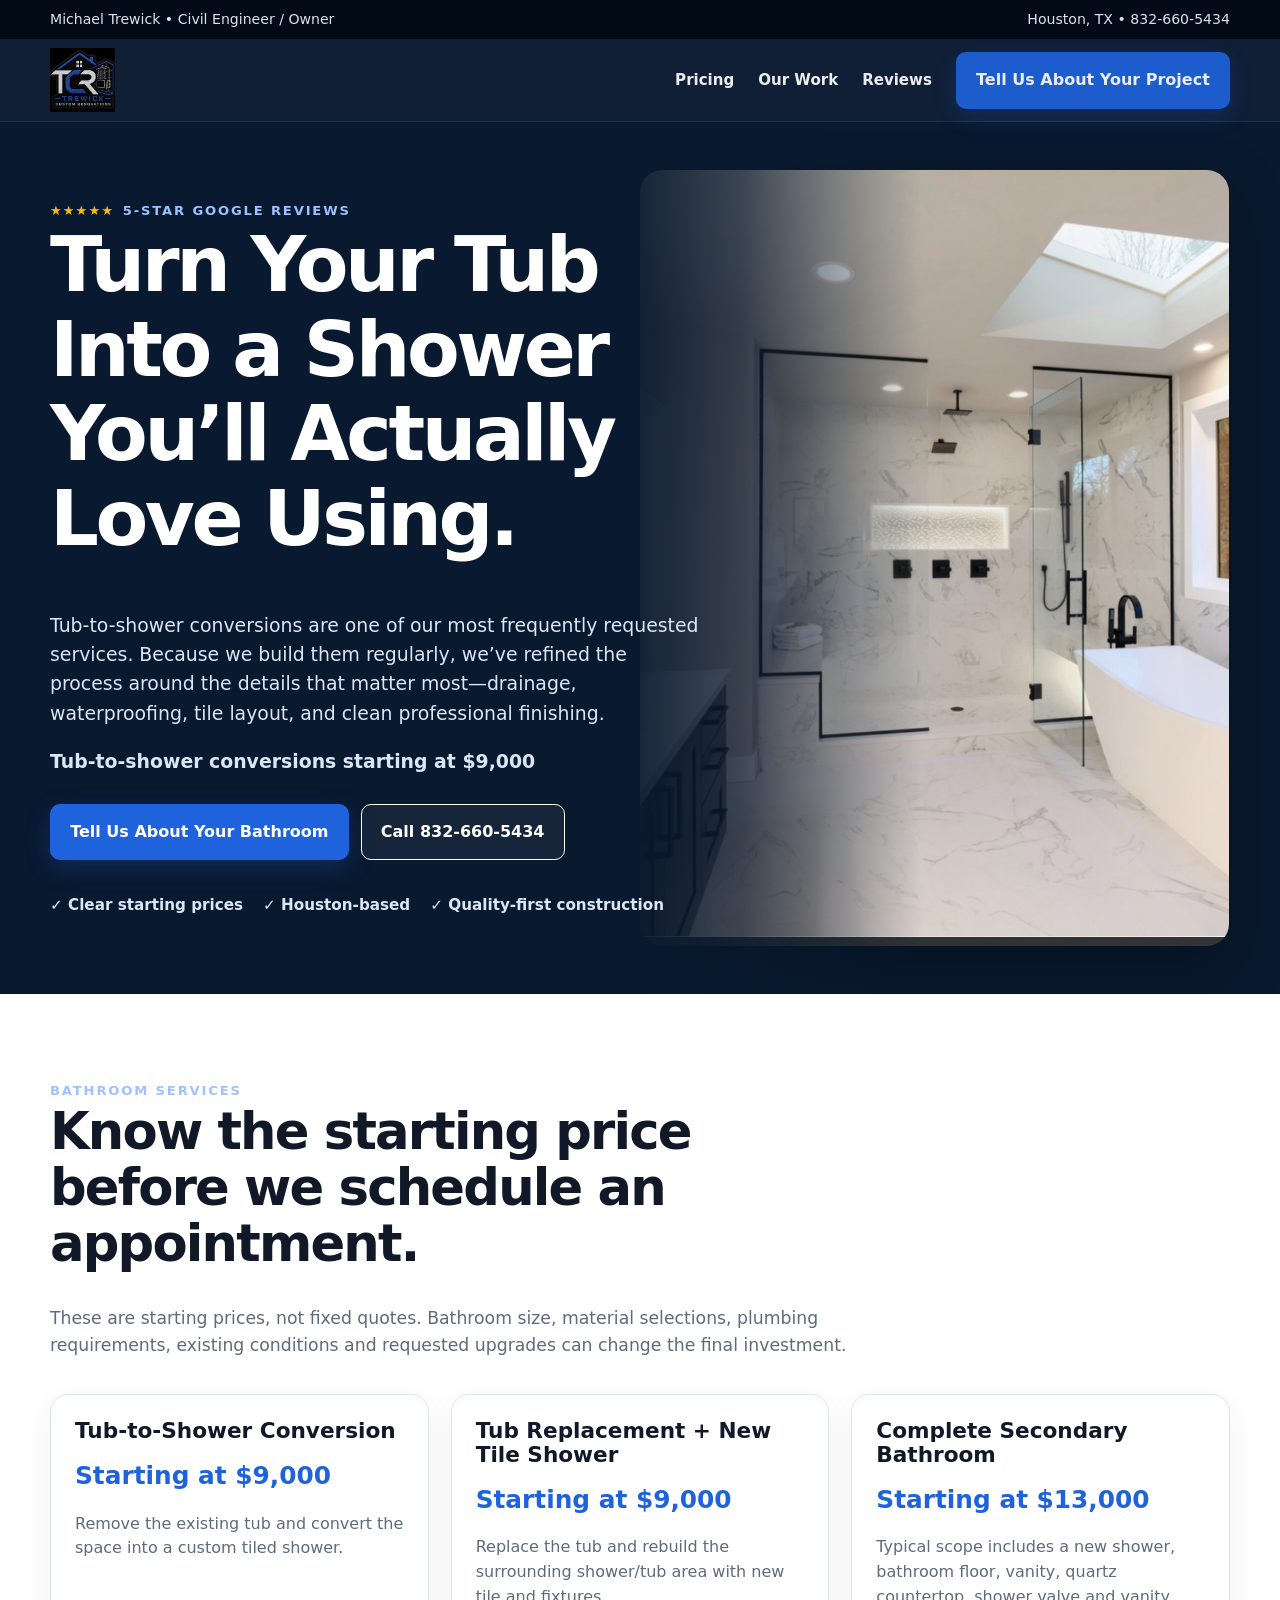
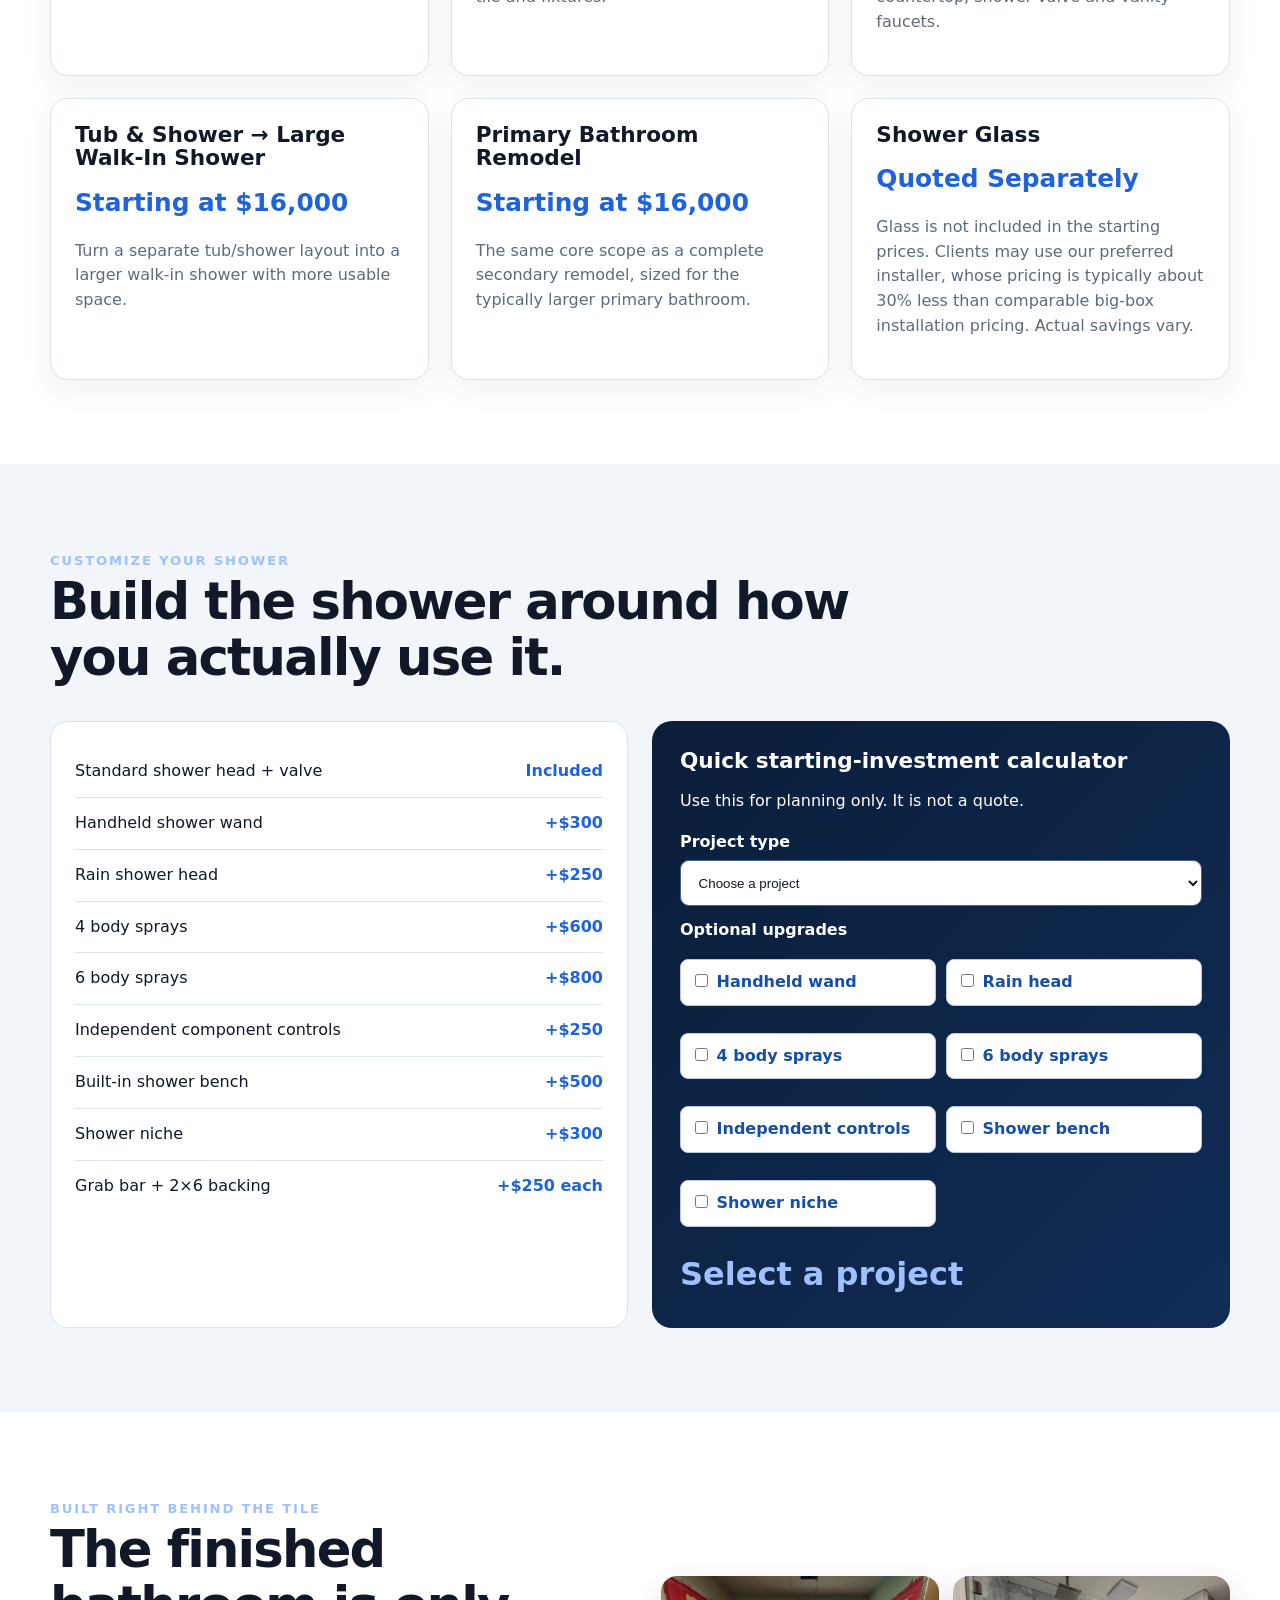
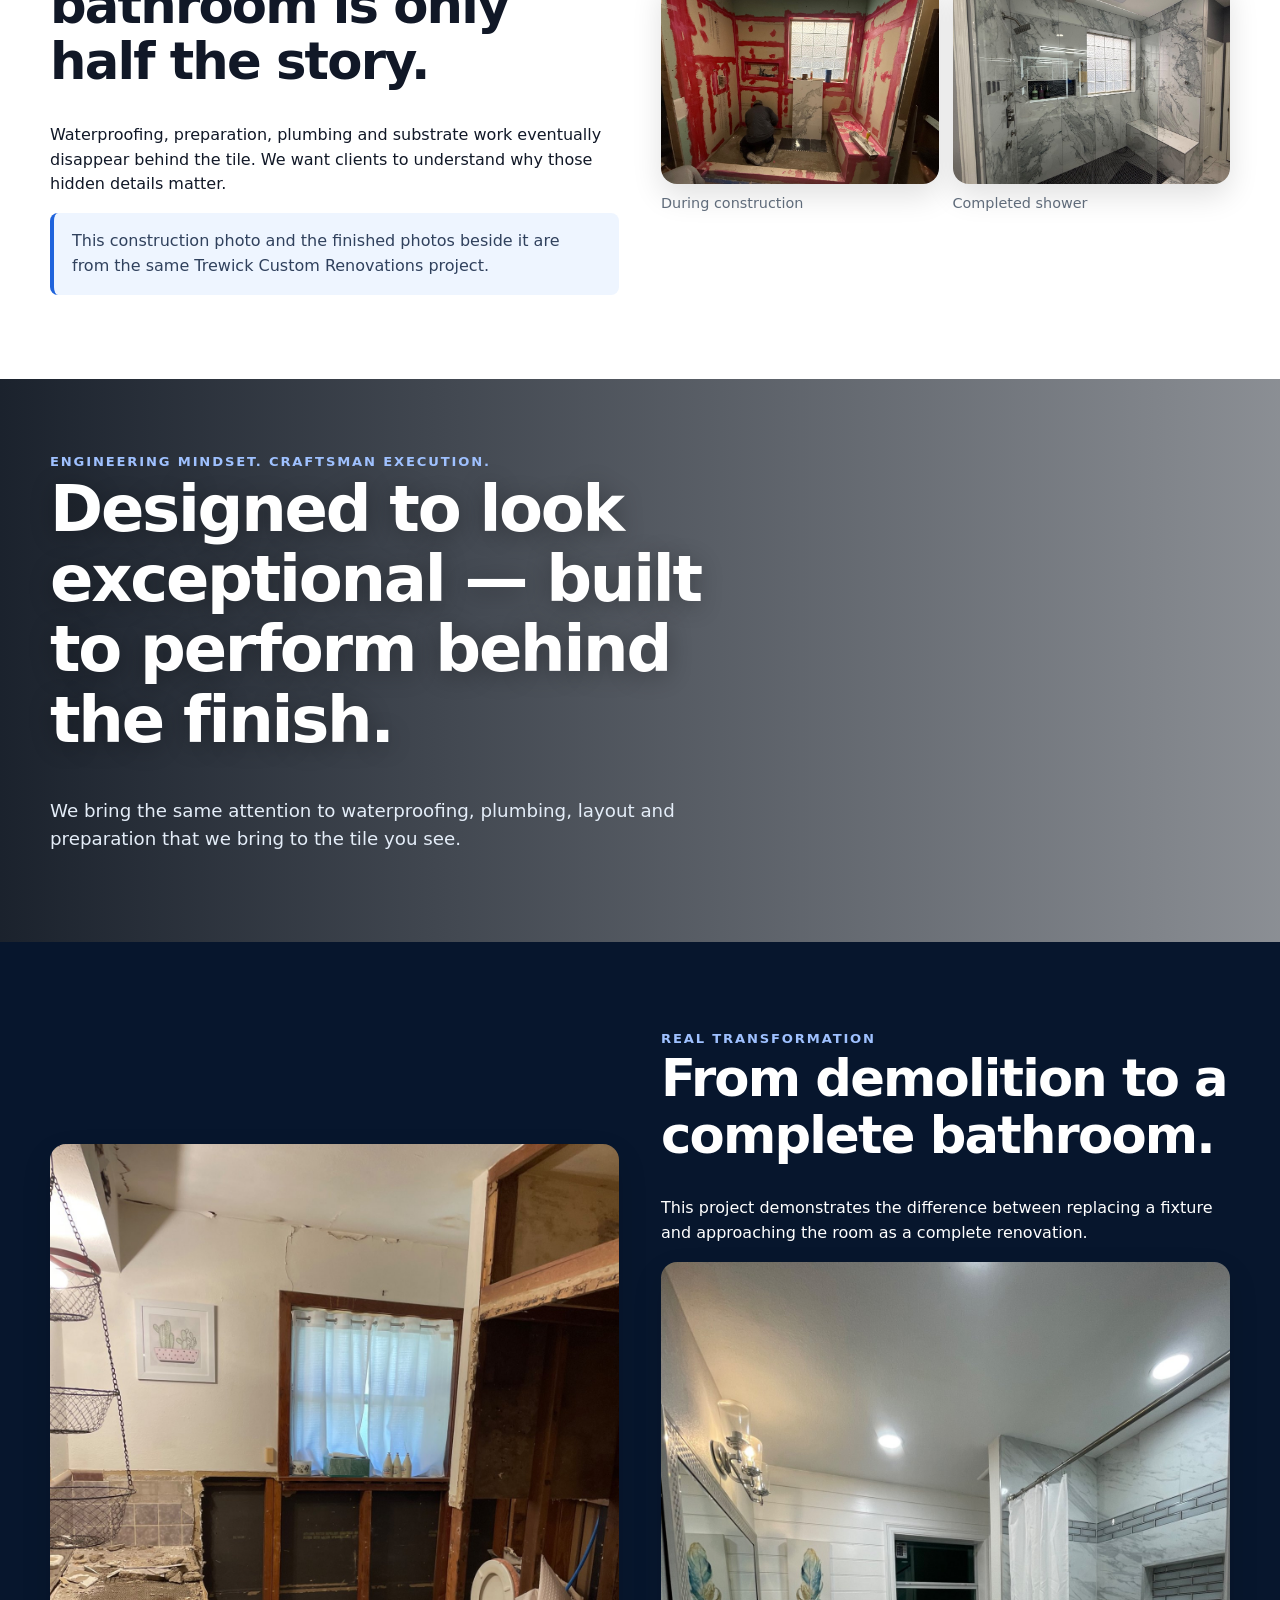
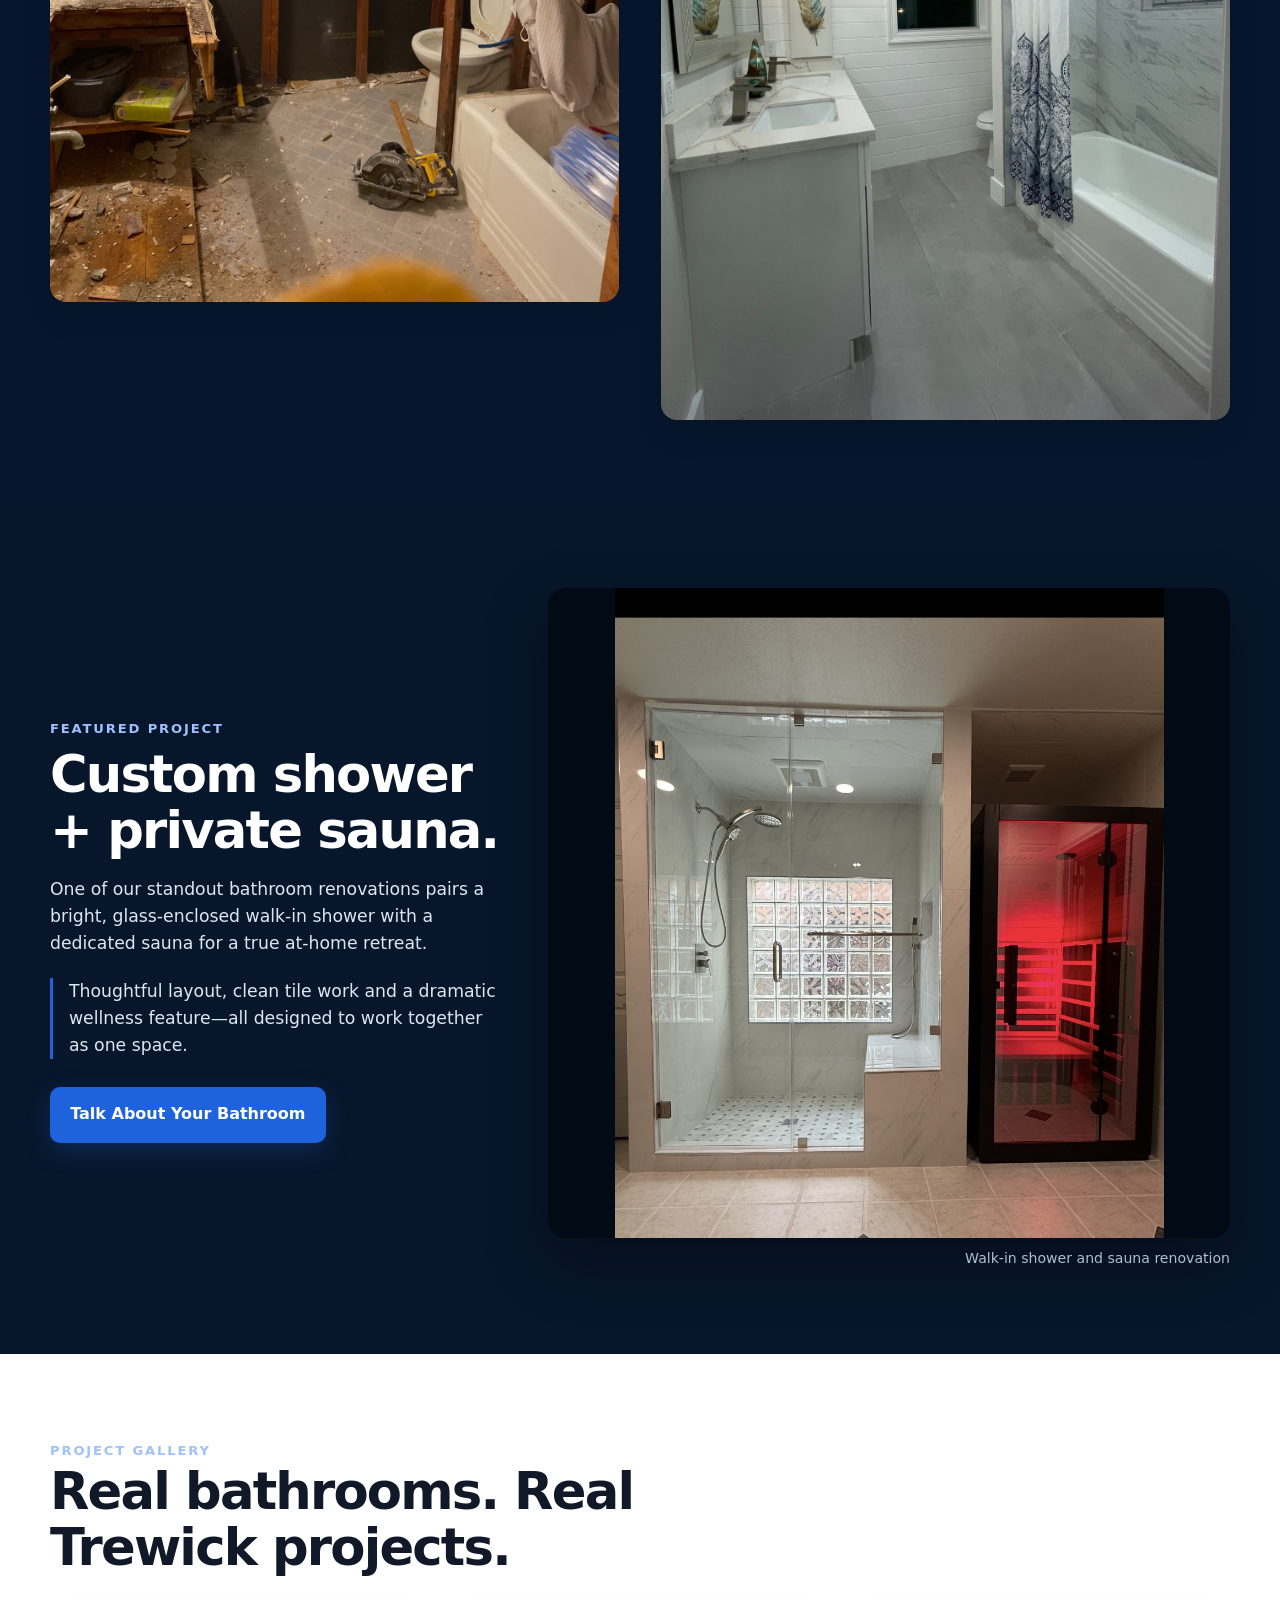
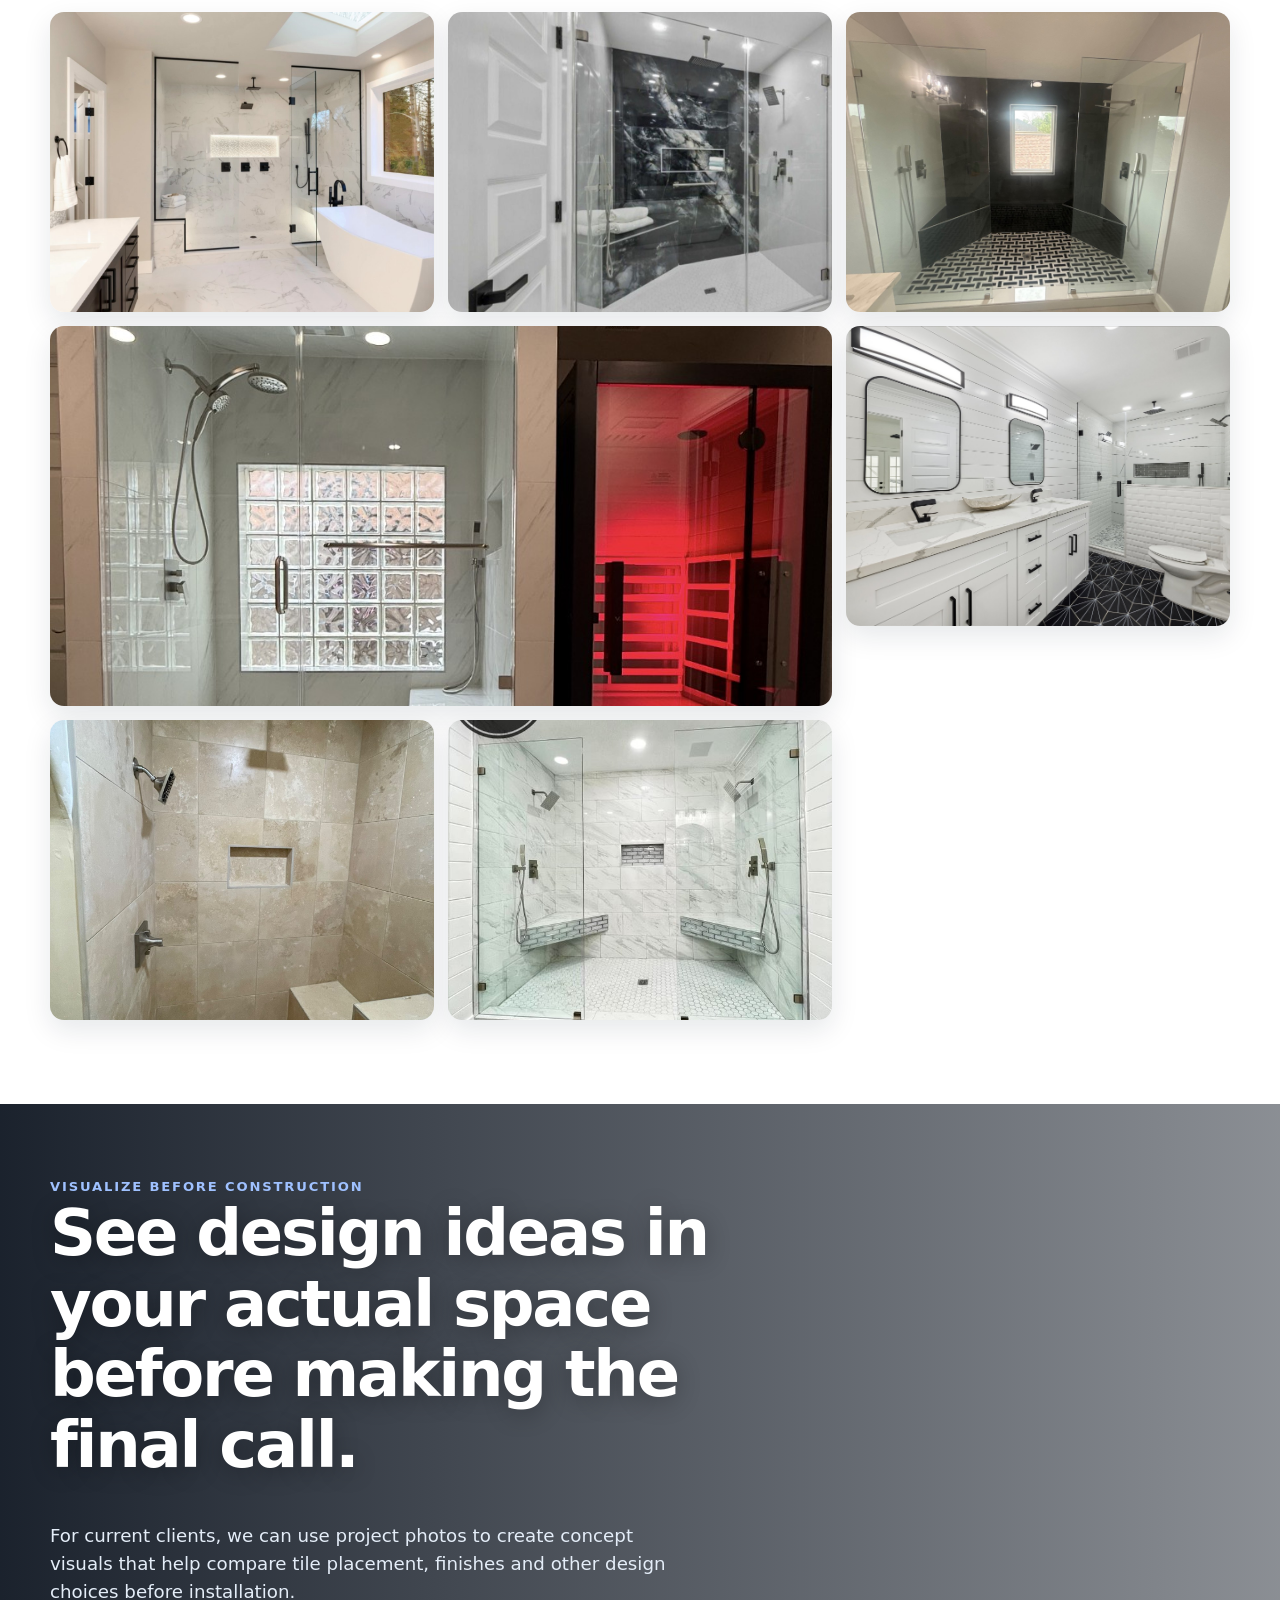
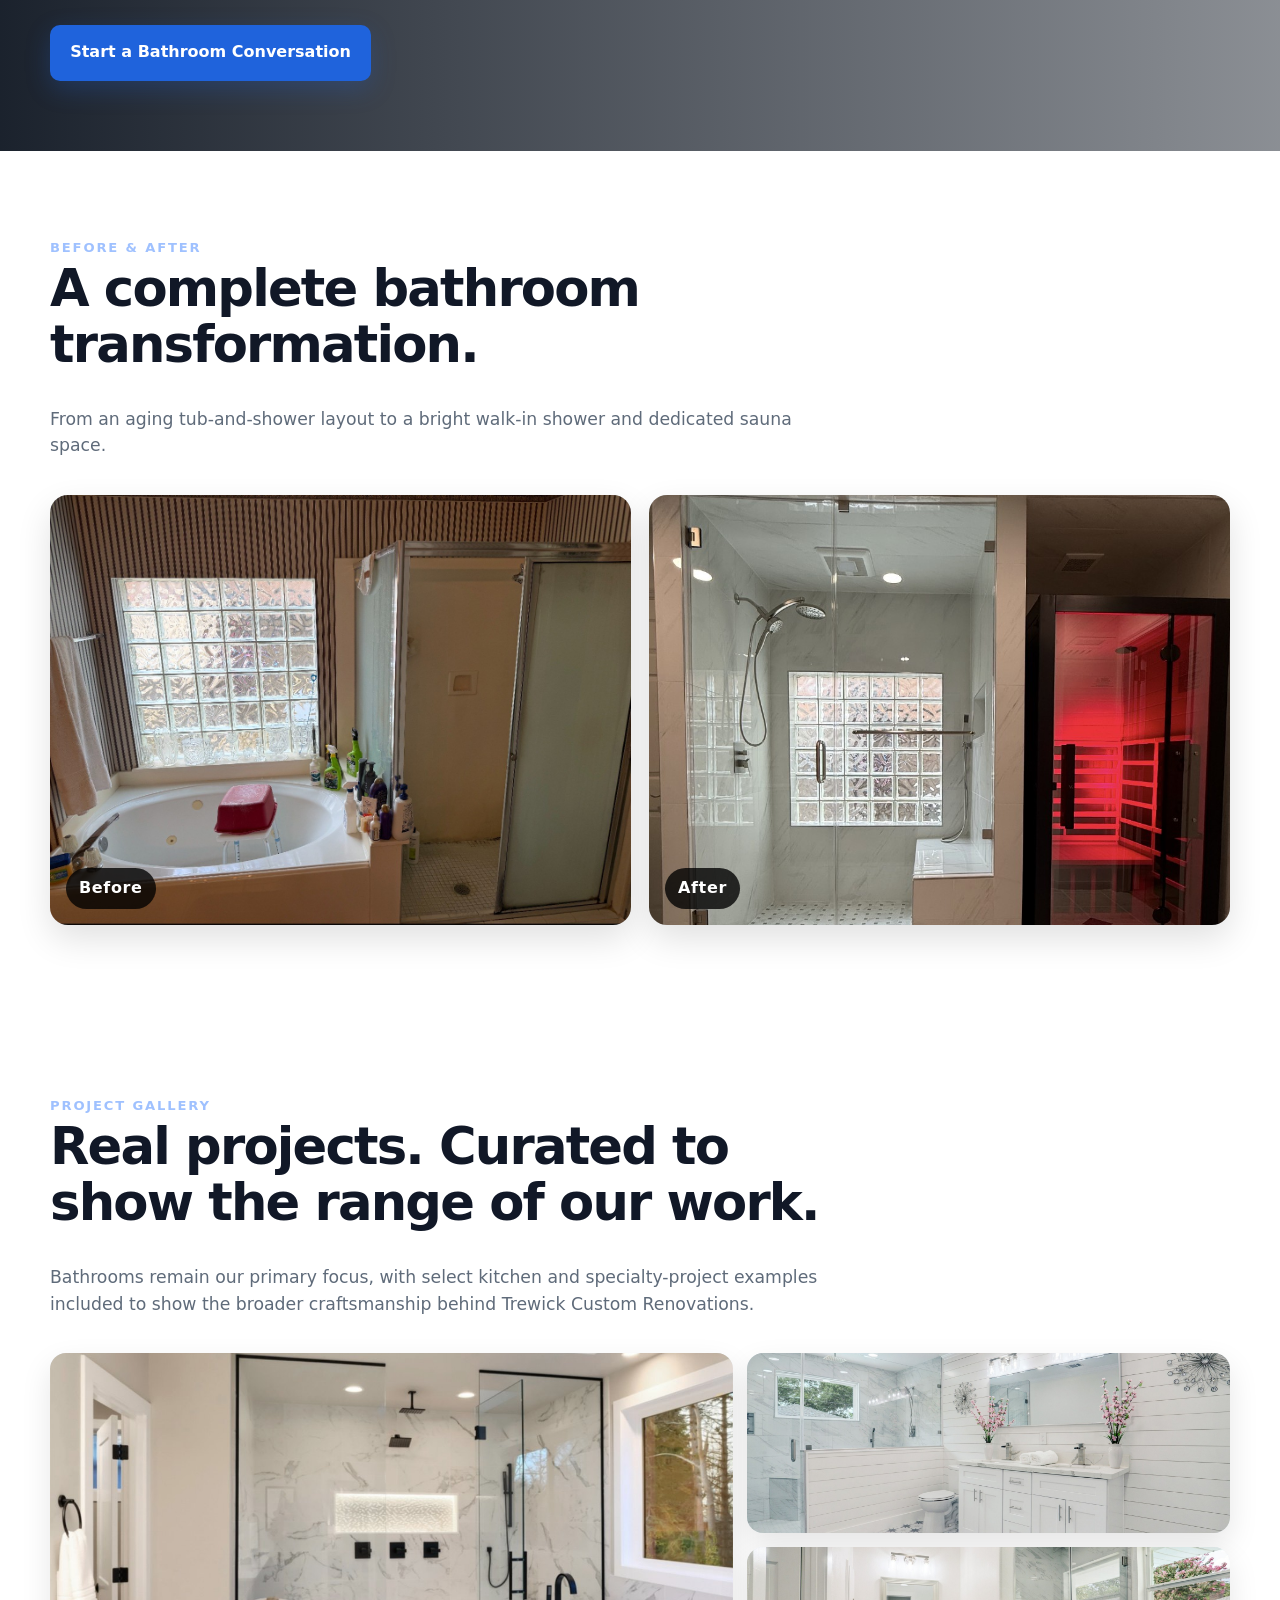
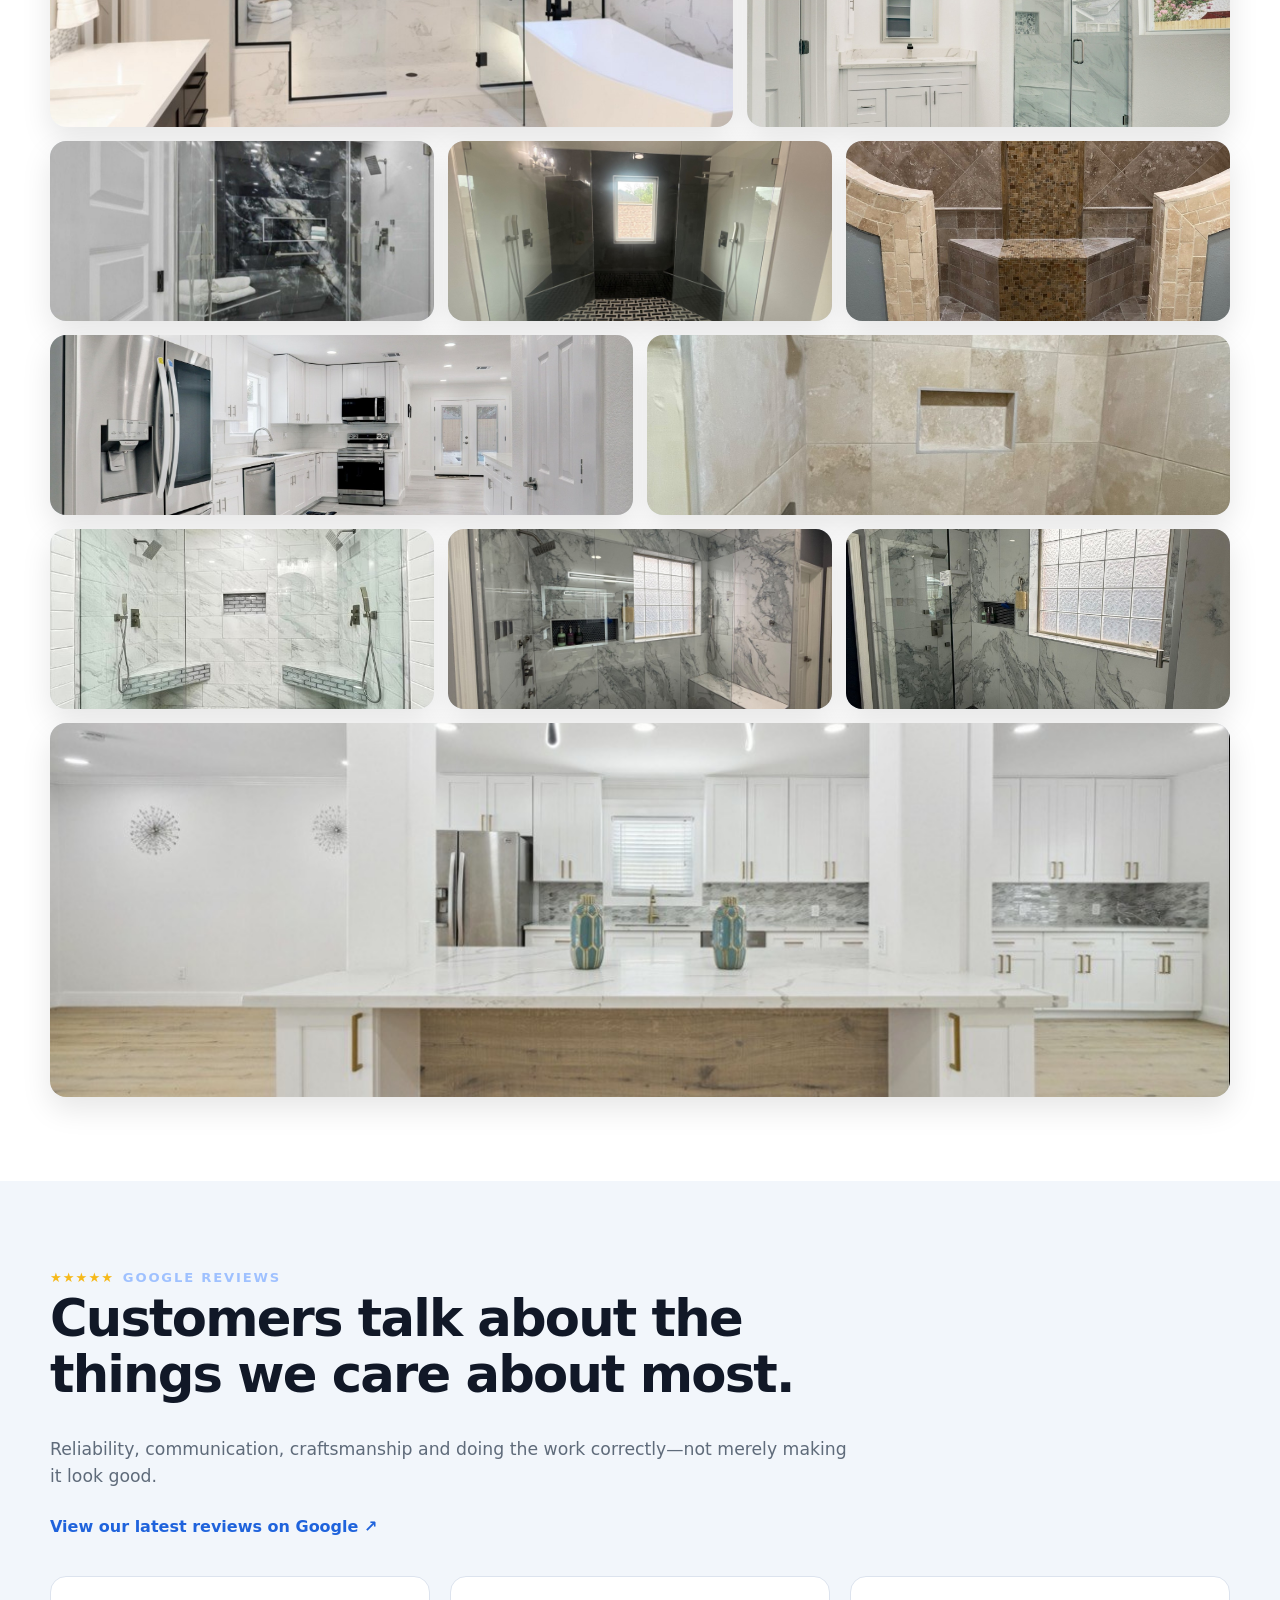
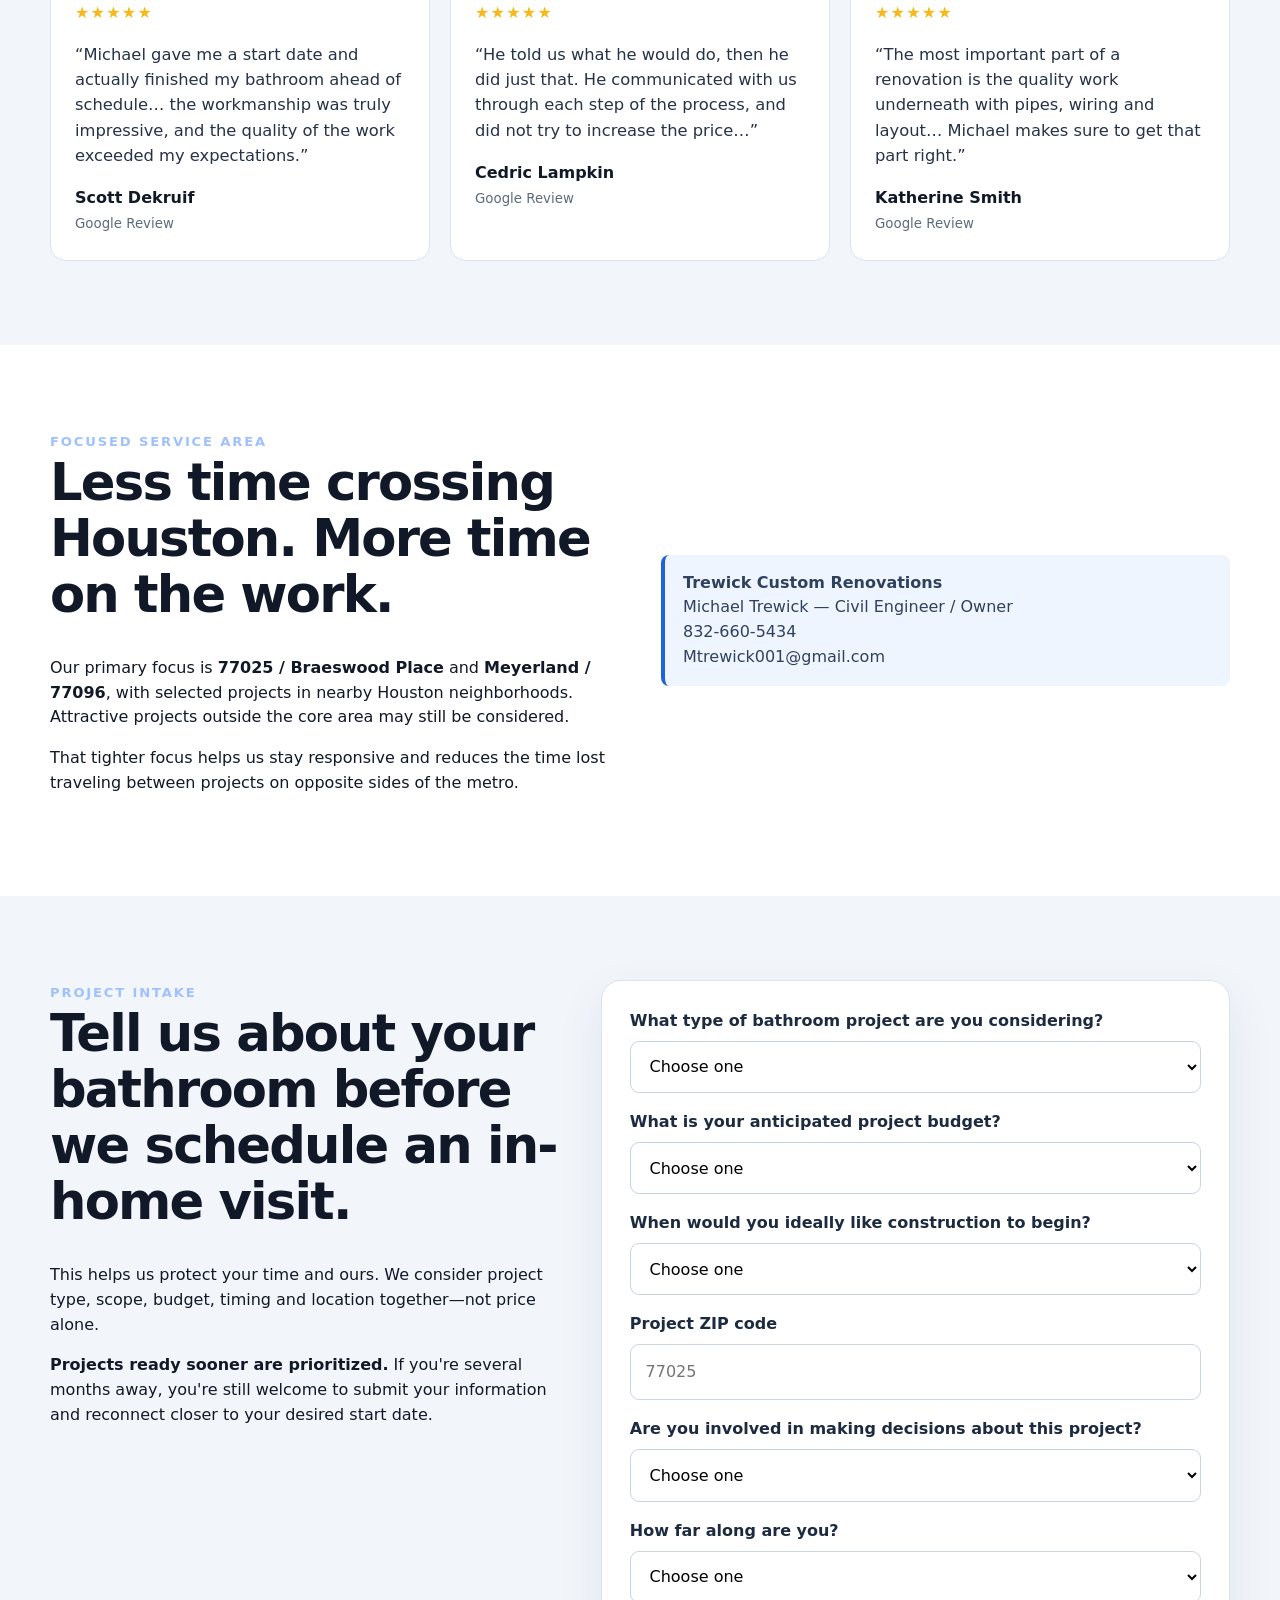
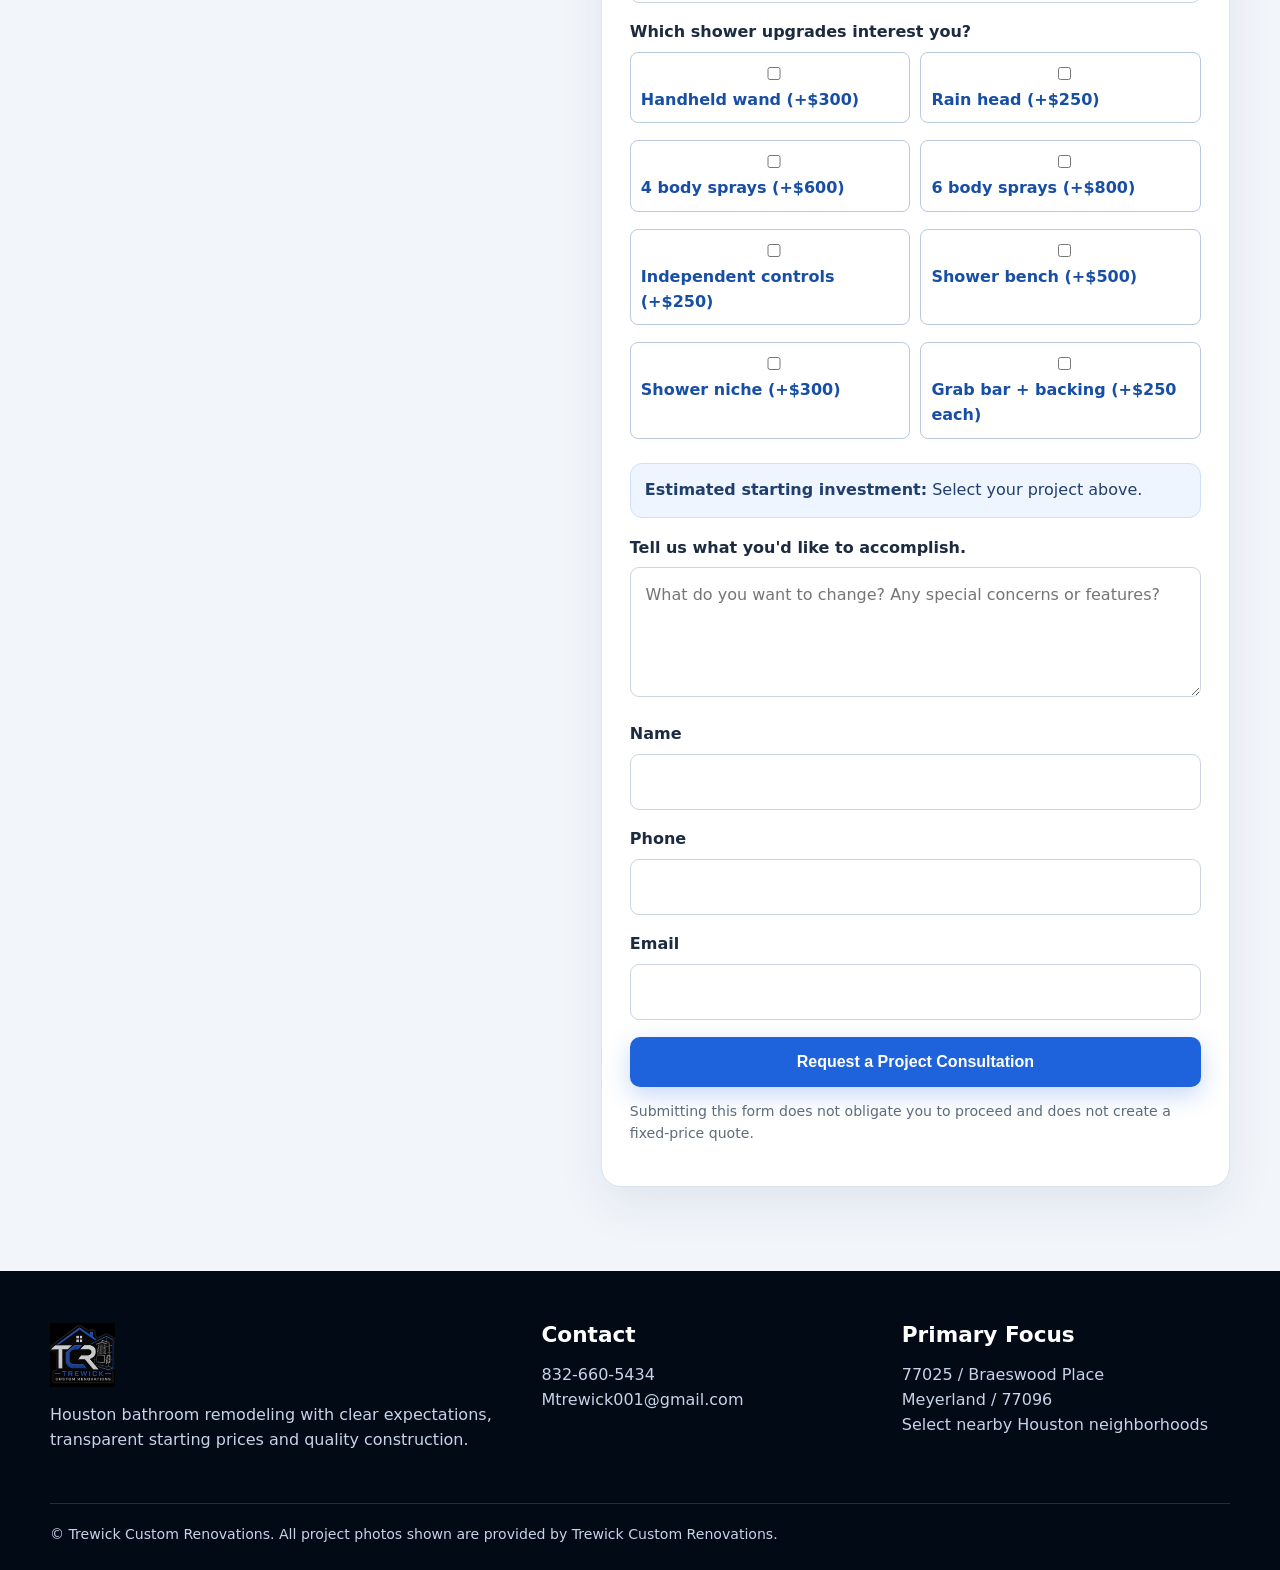
==== commit 6d653dc9: "Revise hero content for tub-to-shower services Updated the hero section with new heading and descrip" ====
--- a/index.html
+++ b/index.html
@@ -78,8 +78,9 @@
     <div class="container">
       <div class="hero-content">
         <div class="eyebrow"><span class="stars">★★★★★</span> 5-Star Google Reviews</div>
-        <h1>Houston bathroom remodeling done right.</h1>
-        <p><strong>From what you see to what you don’t.</strong> Beautiful finishes matter—but so do the waterproofing, plumbing, preparation and details behind them. Trewick Custom Renovations is led by Michael Trewick, Civil Engineer / Owner.</p>
+       <h1>Turn Your Tub Into a Shower You’ll Actually Love Using.</h1>
+       <p>Tub-to-shower conversions are one of our most frequently requested services. Because we build them regularly, we’ve refined the process around the details that matter most—drainage, waterproofing, tile layout, and clean professional finishing.</p>
+       <p><strong>Tub-to-shower conversions starting at $9,000</strong></p>
         <div class="hero-actions">
           <a class="btn btn-primary" href="#intake">Tell Us About Your Bathroom</a>
           <a class="btn btn-secondary" href="tel:+18326605434">Call 832-660-5434</a>
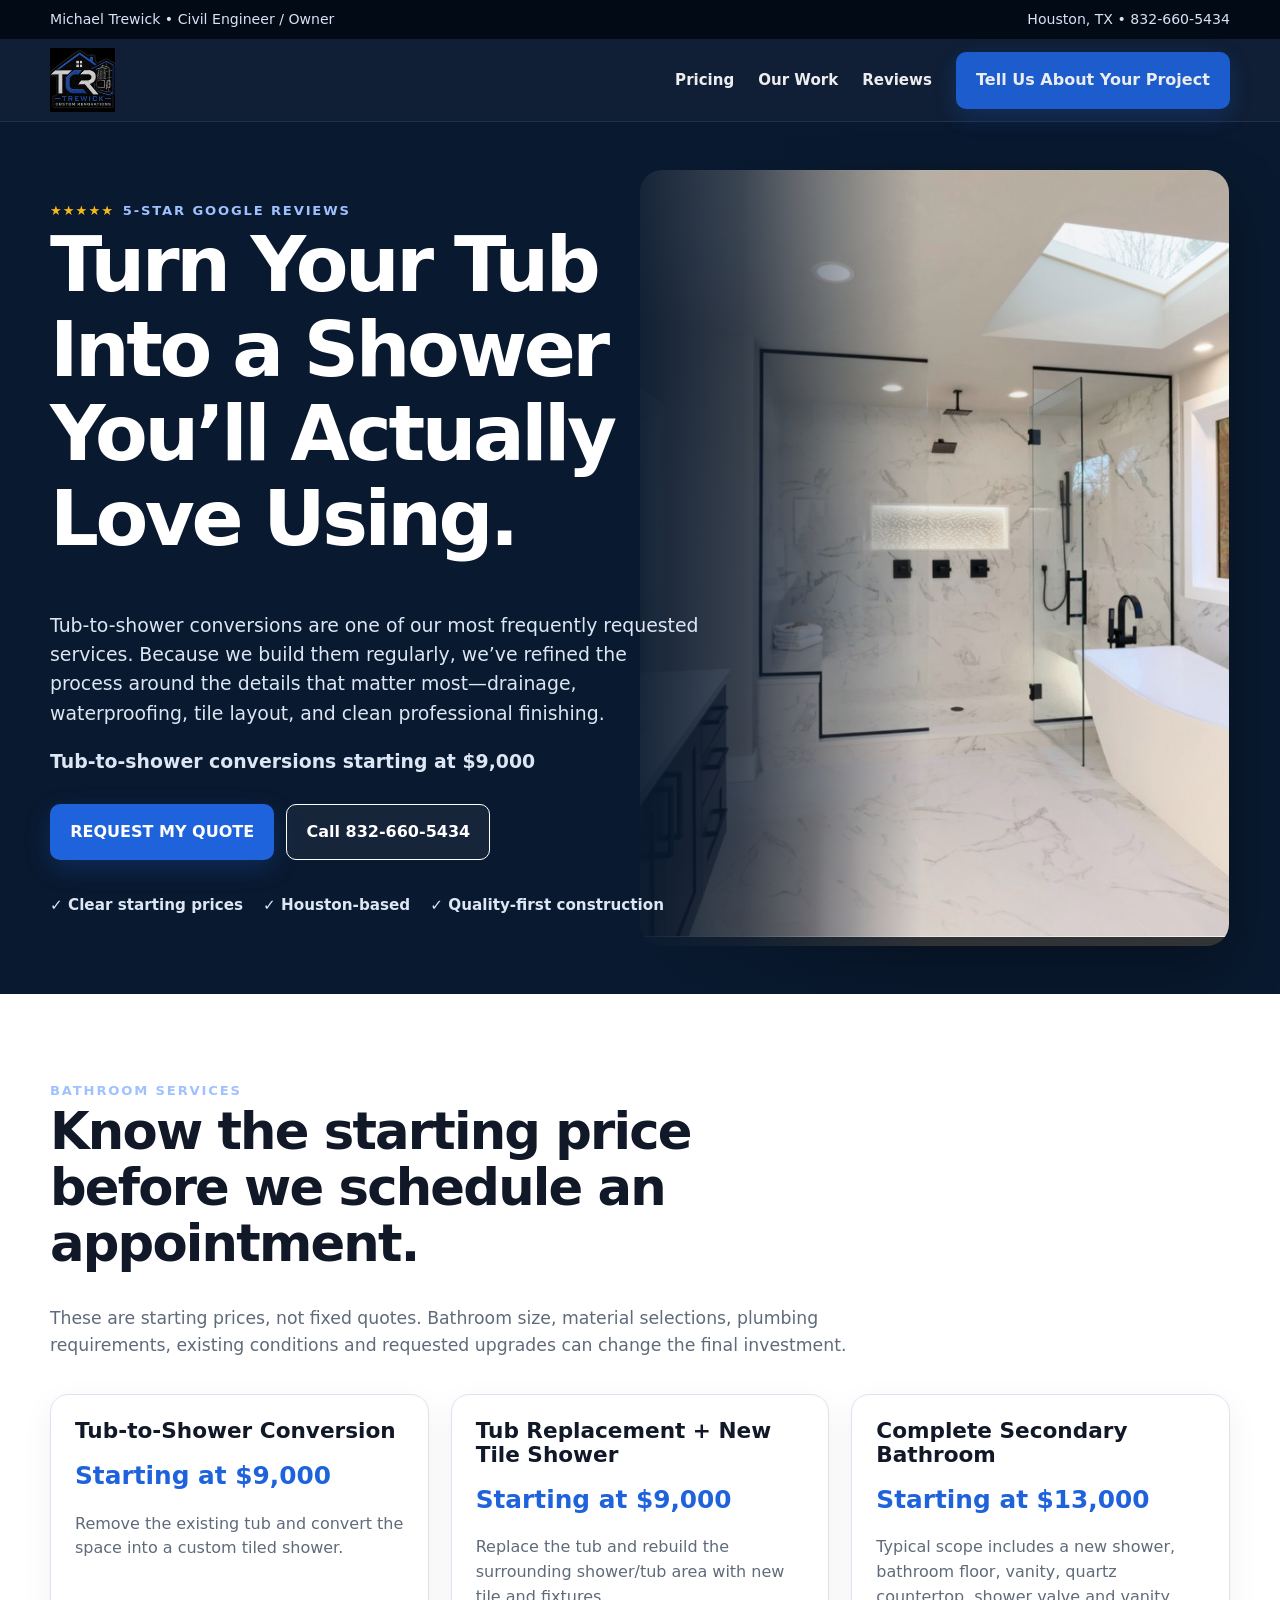
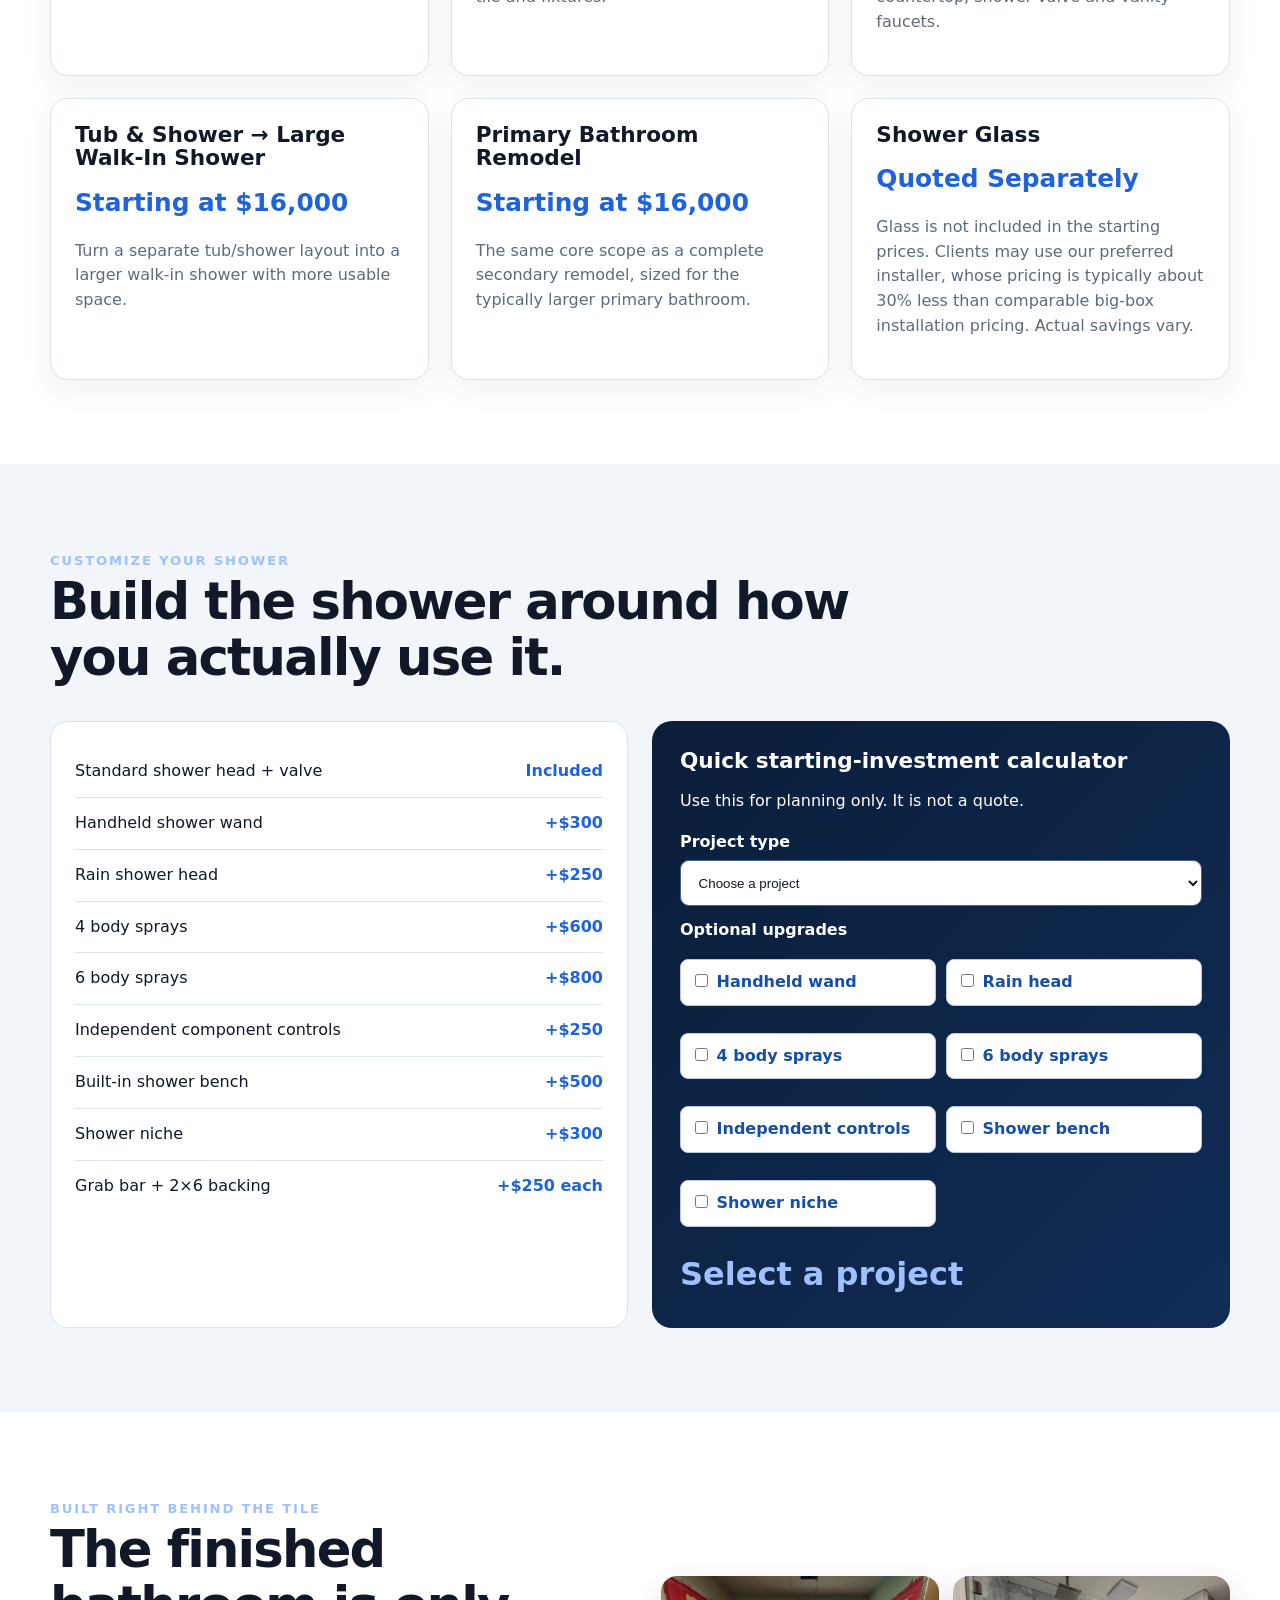
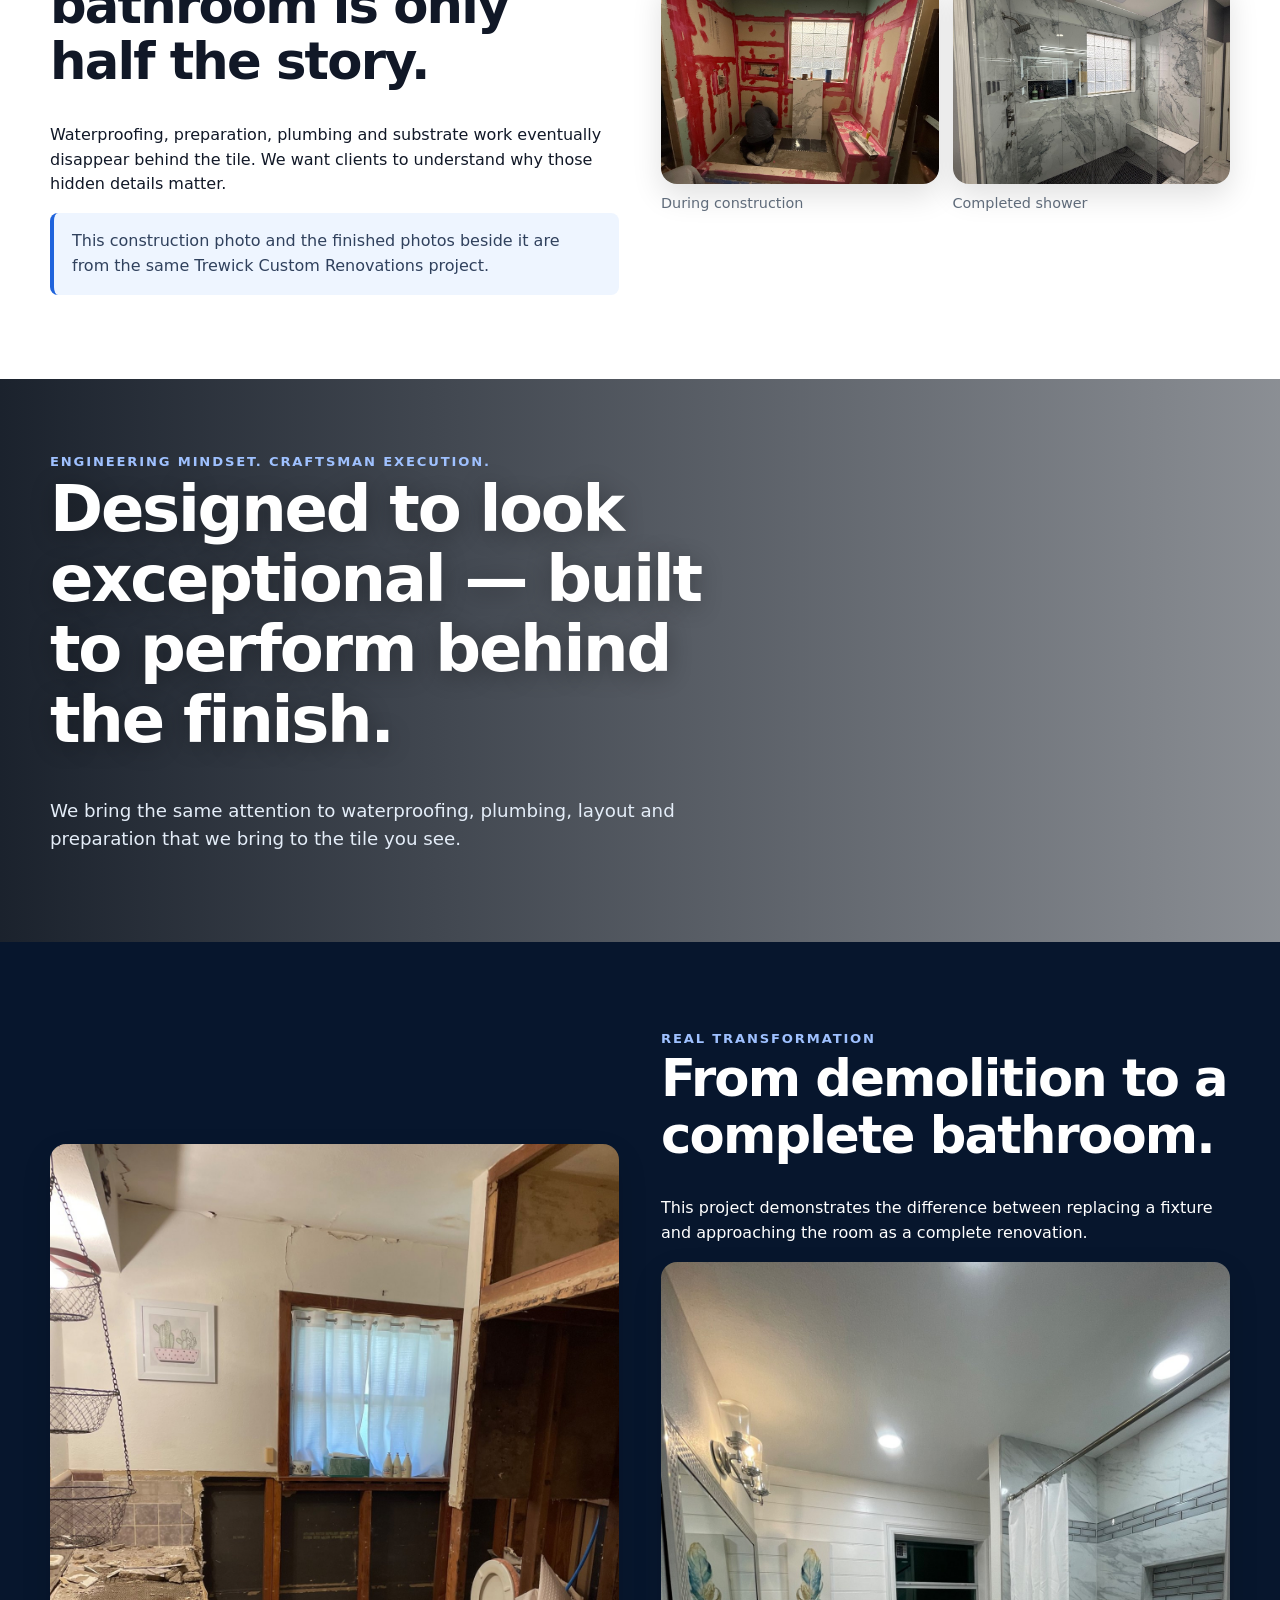
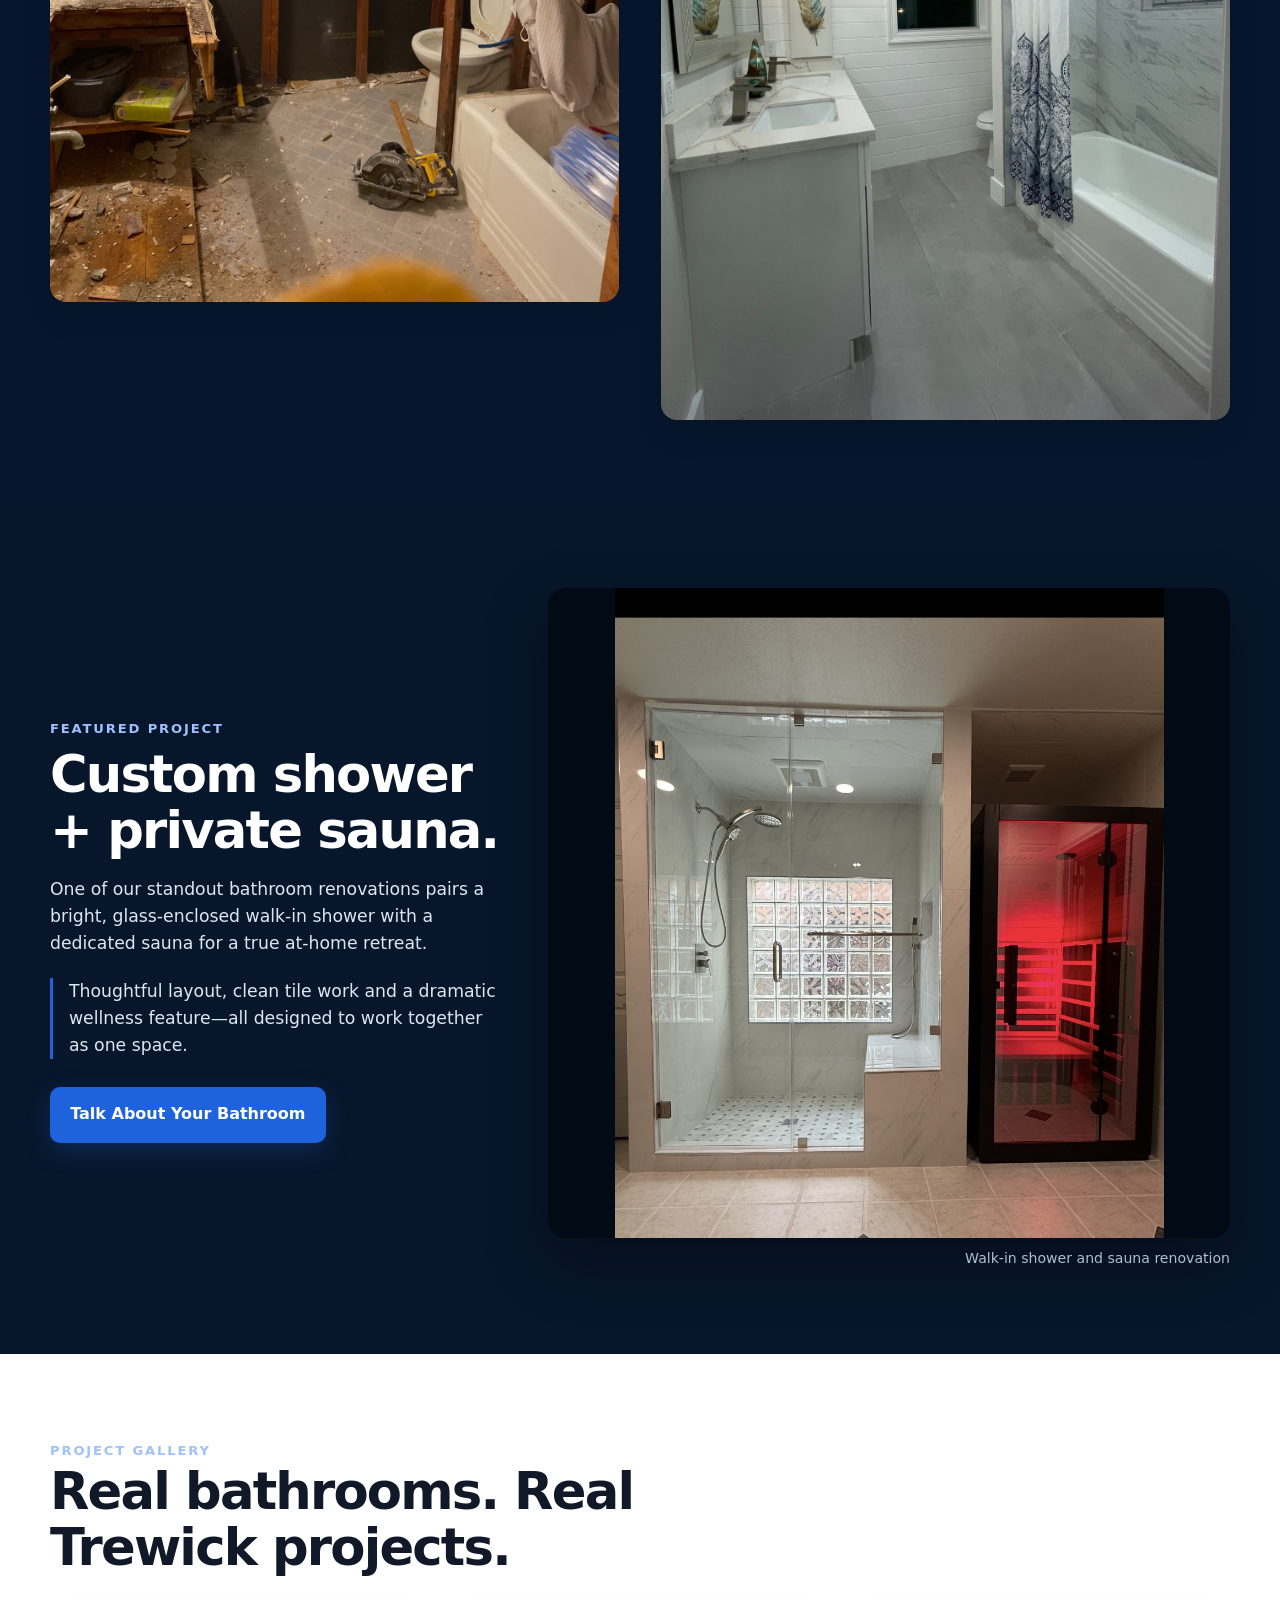
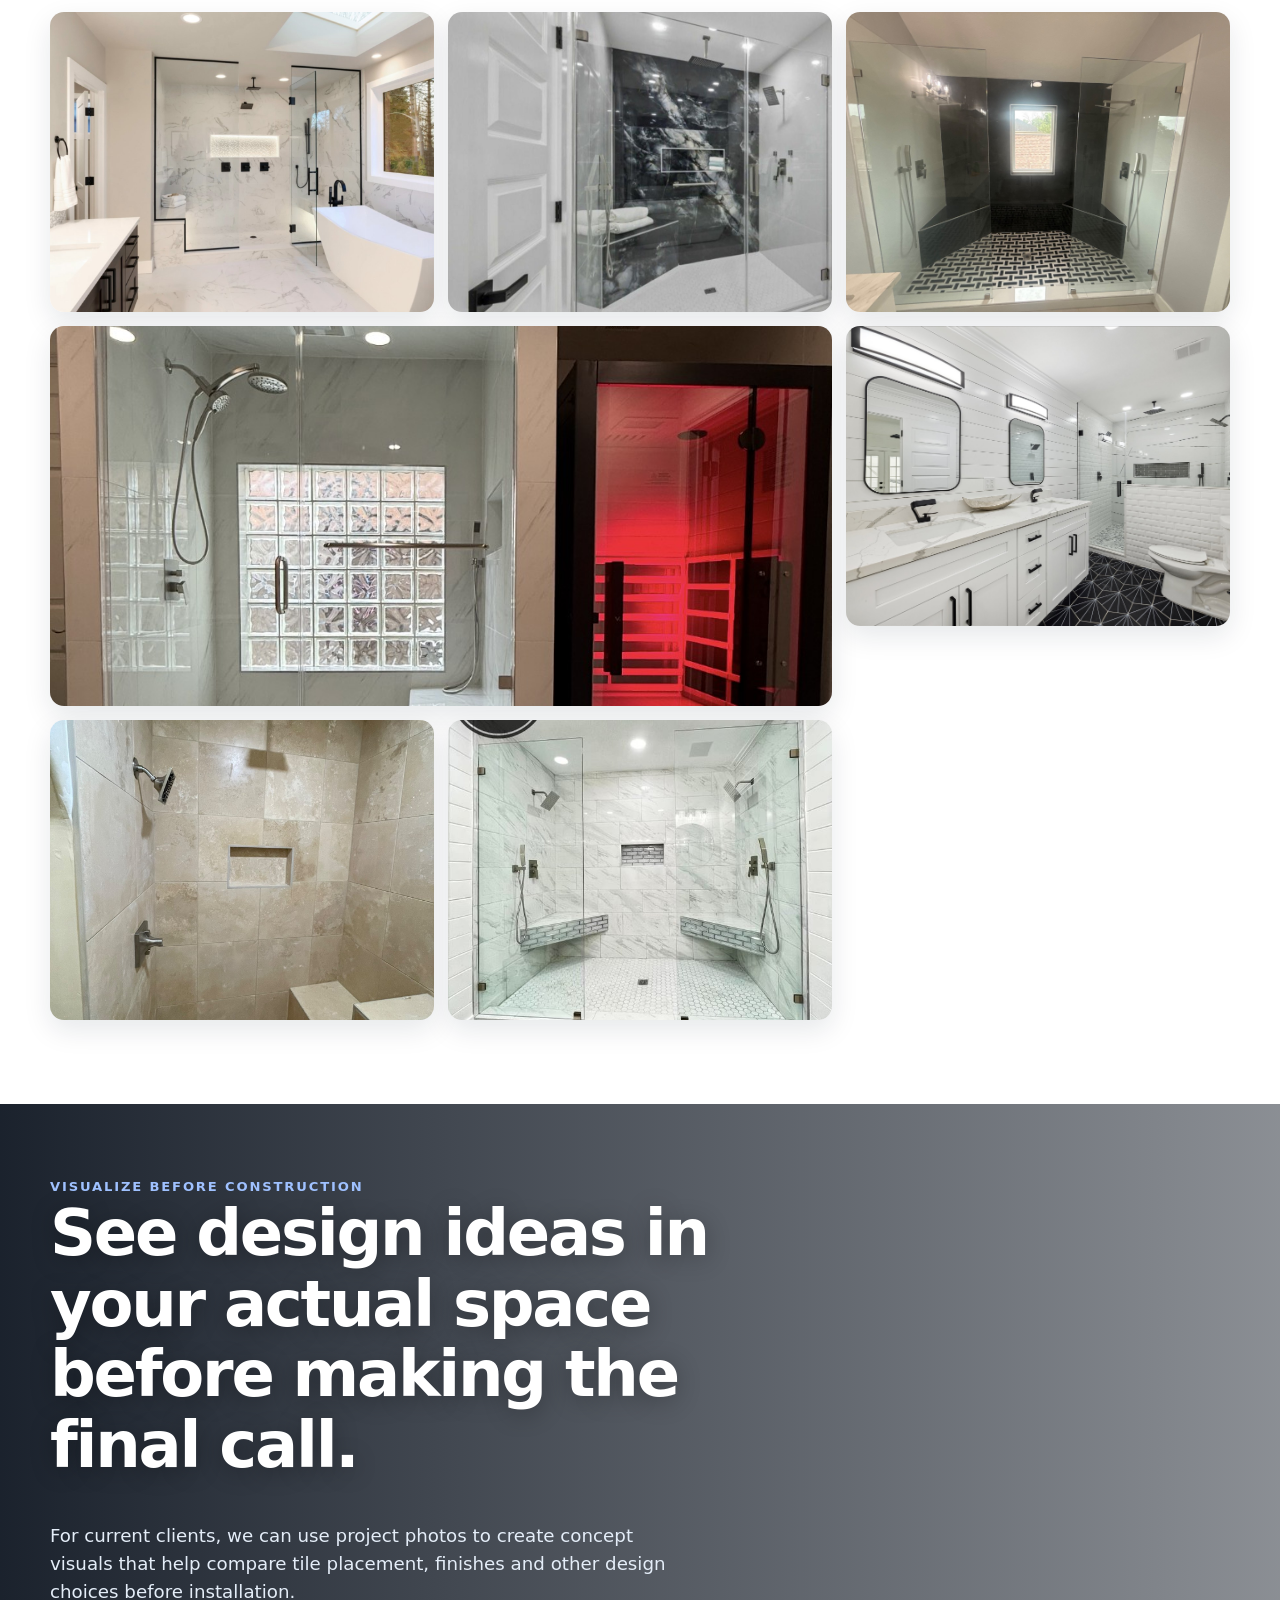
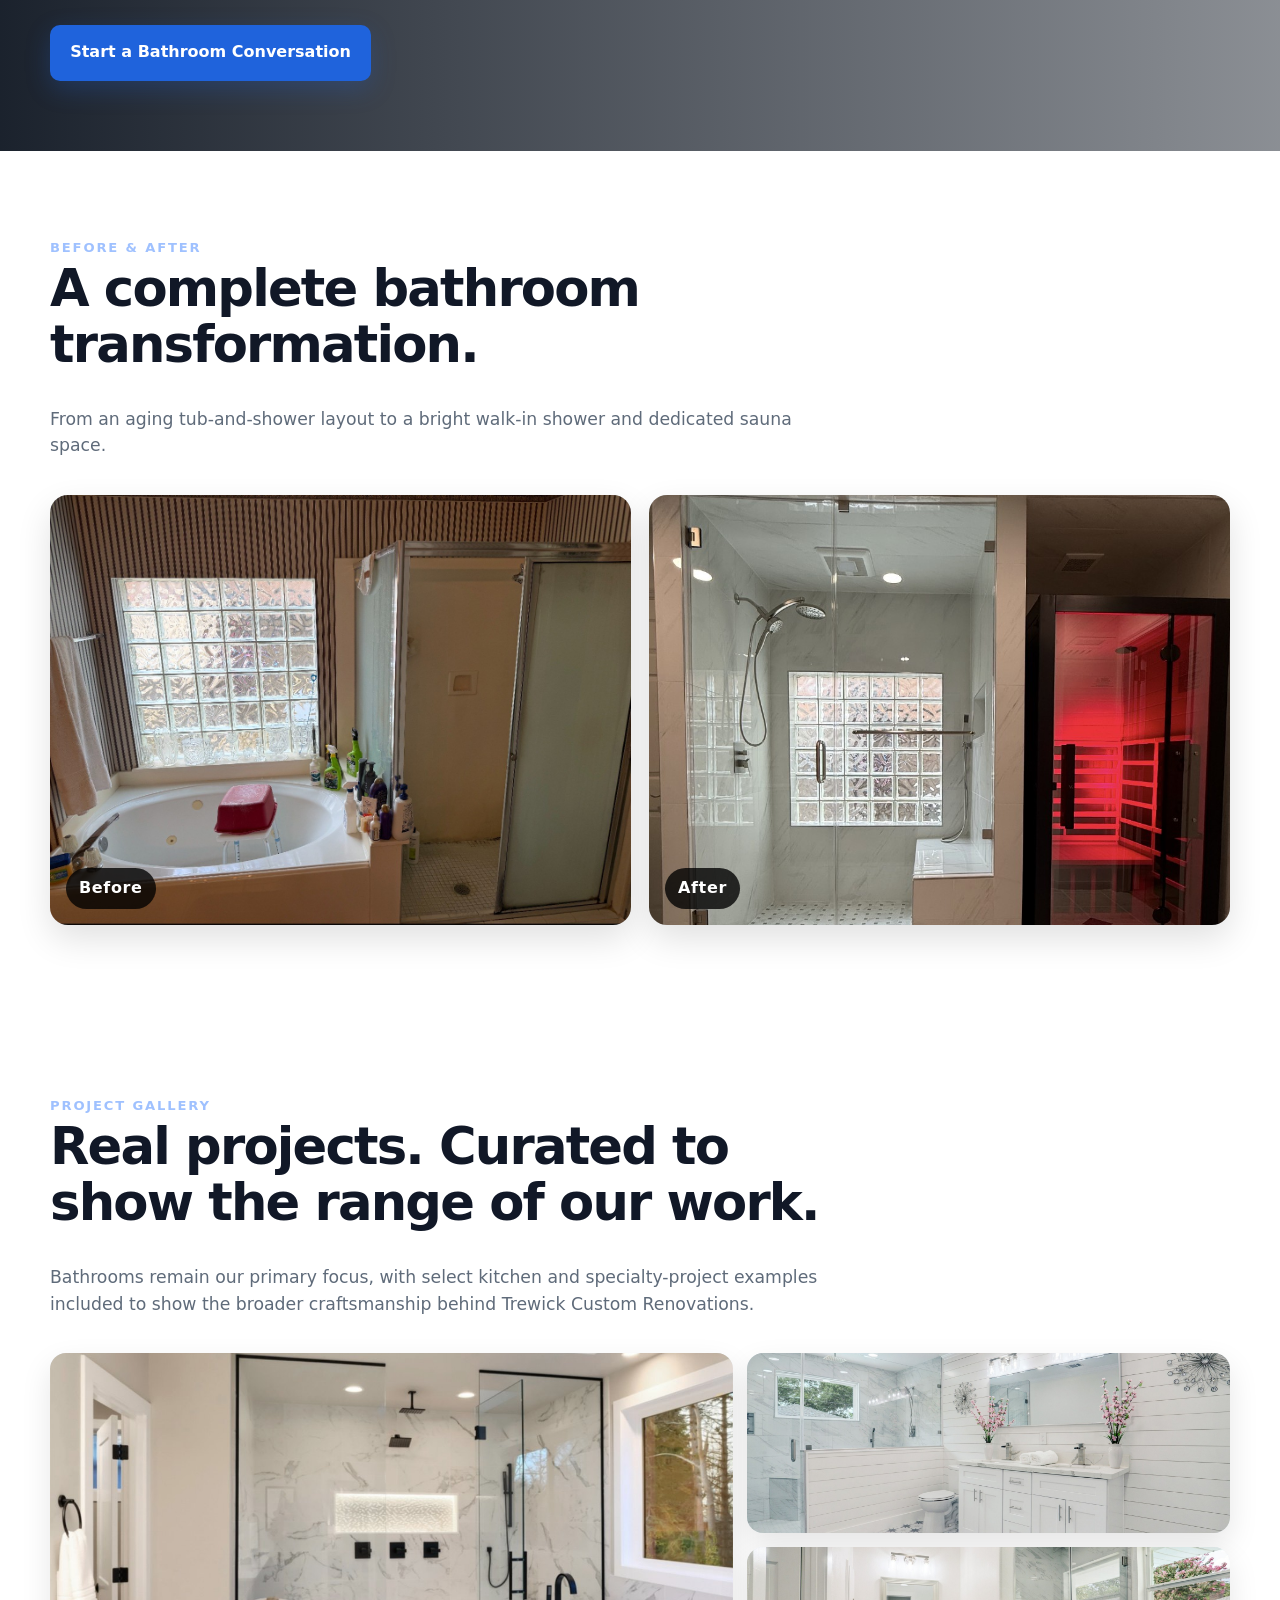
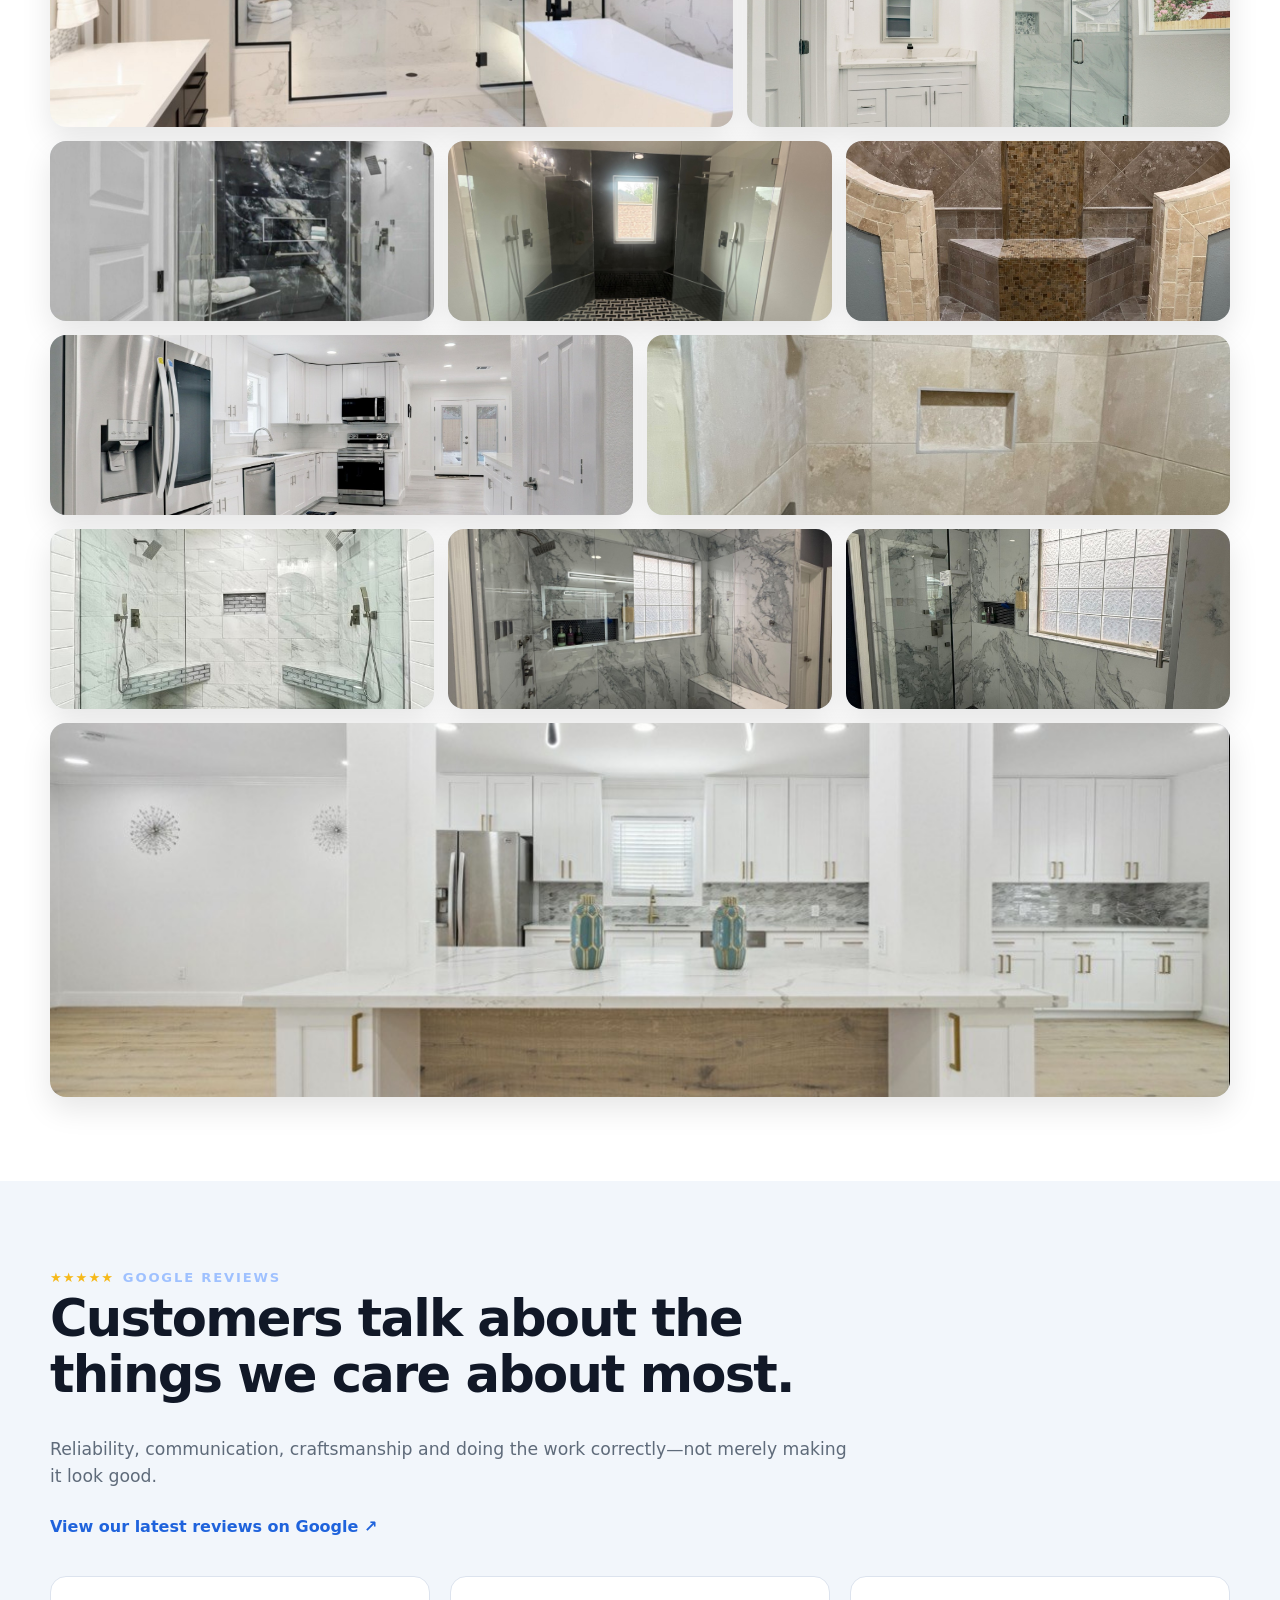
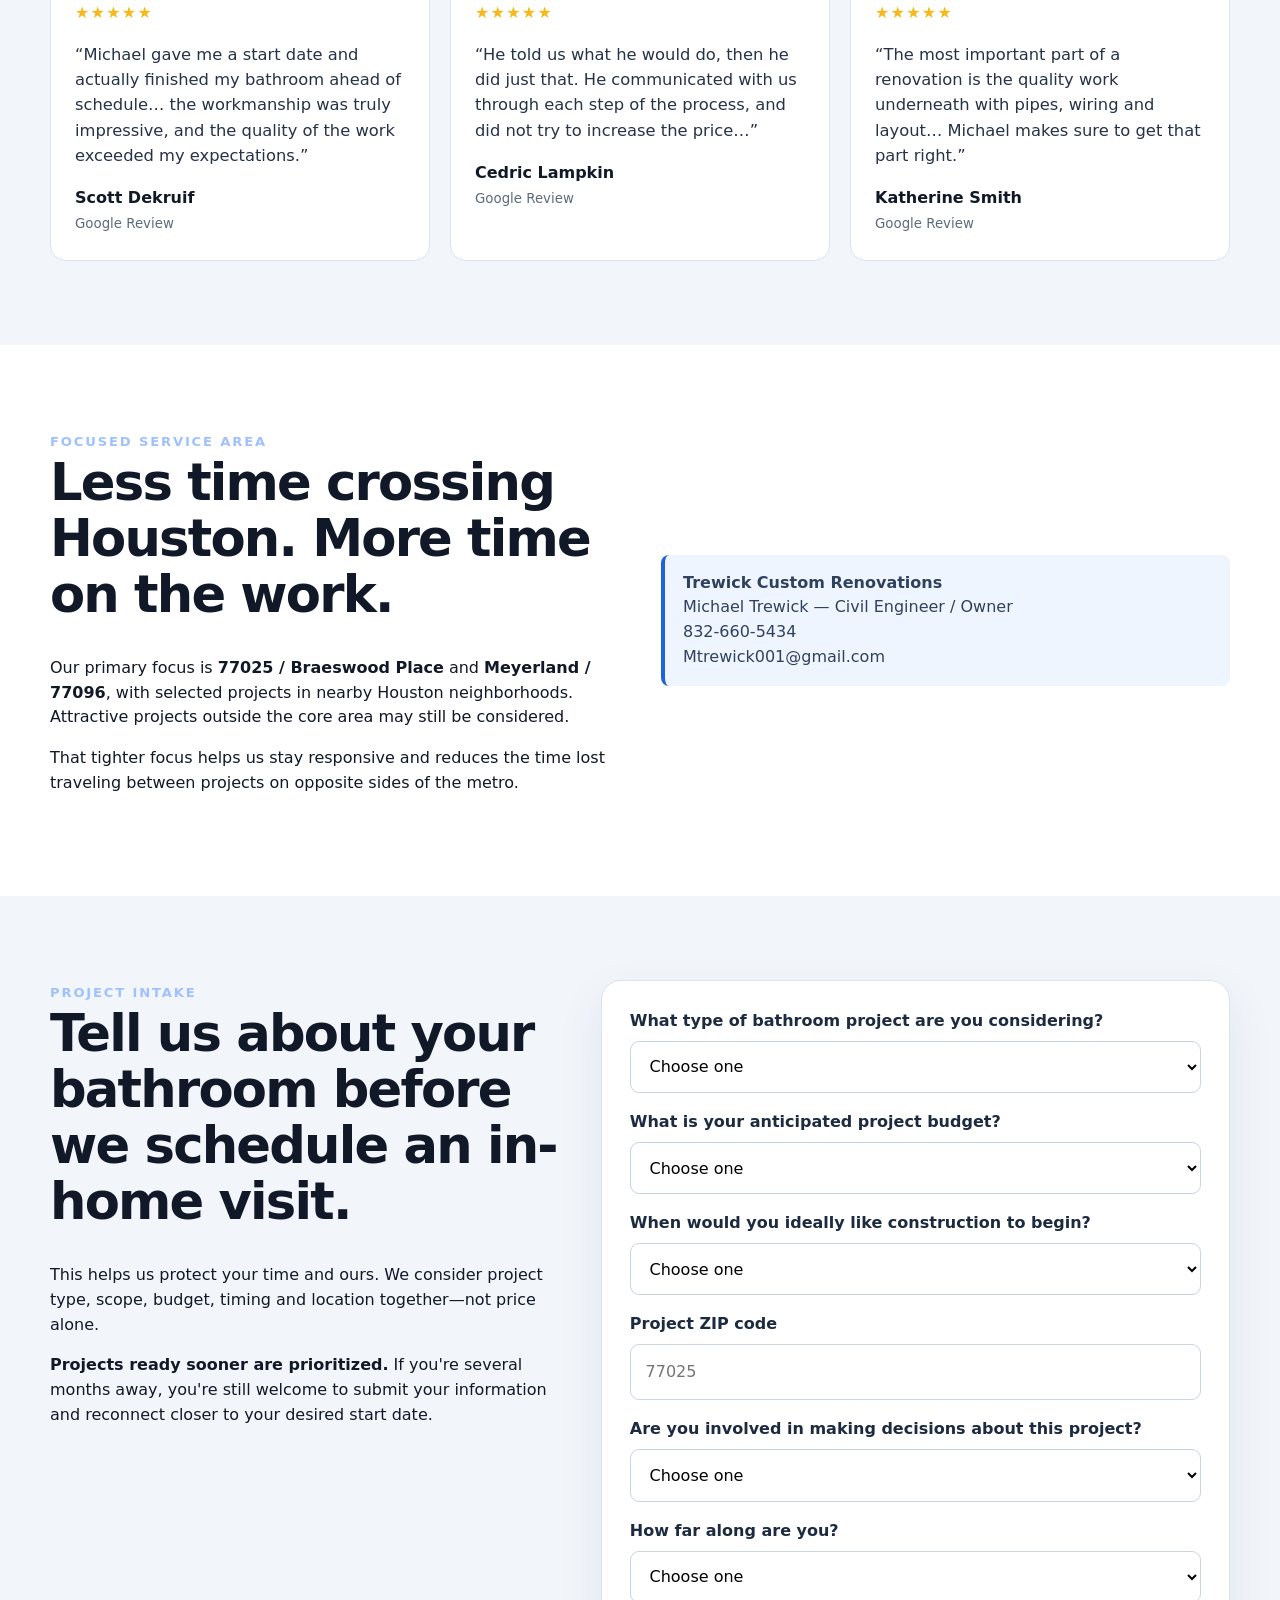
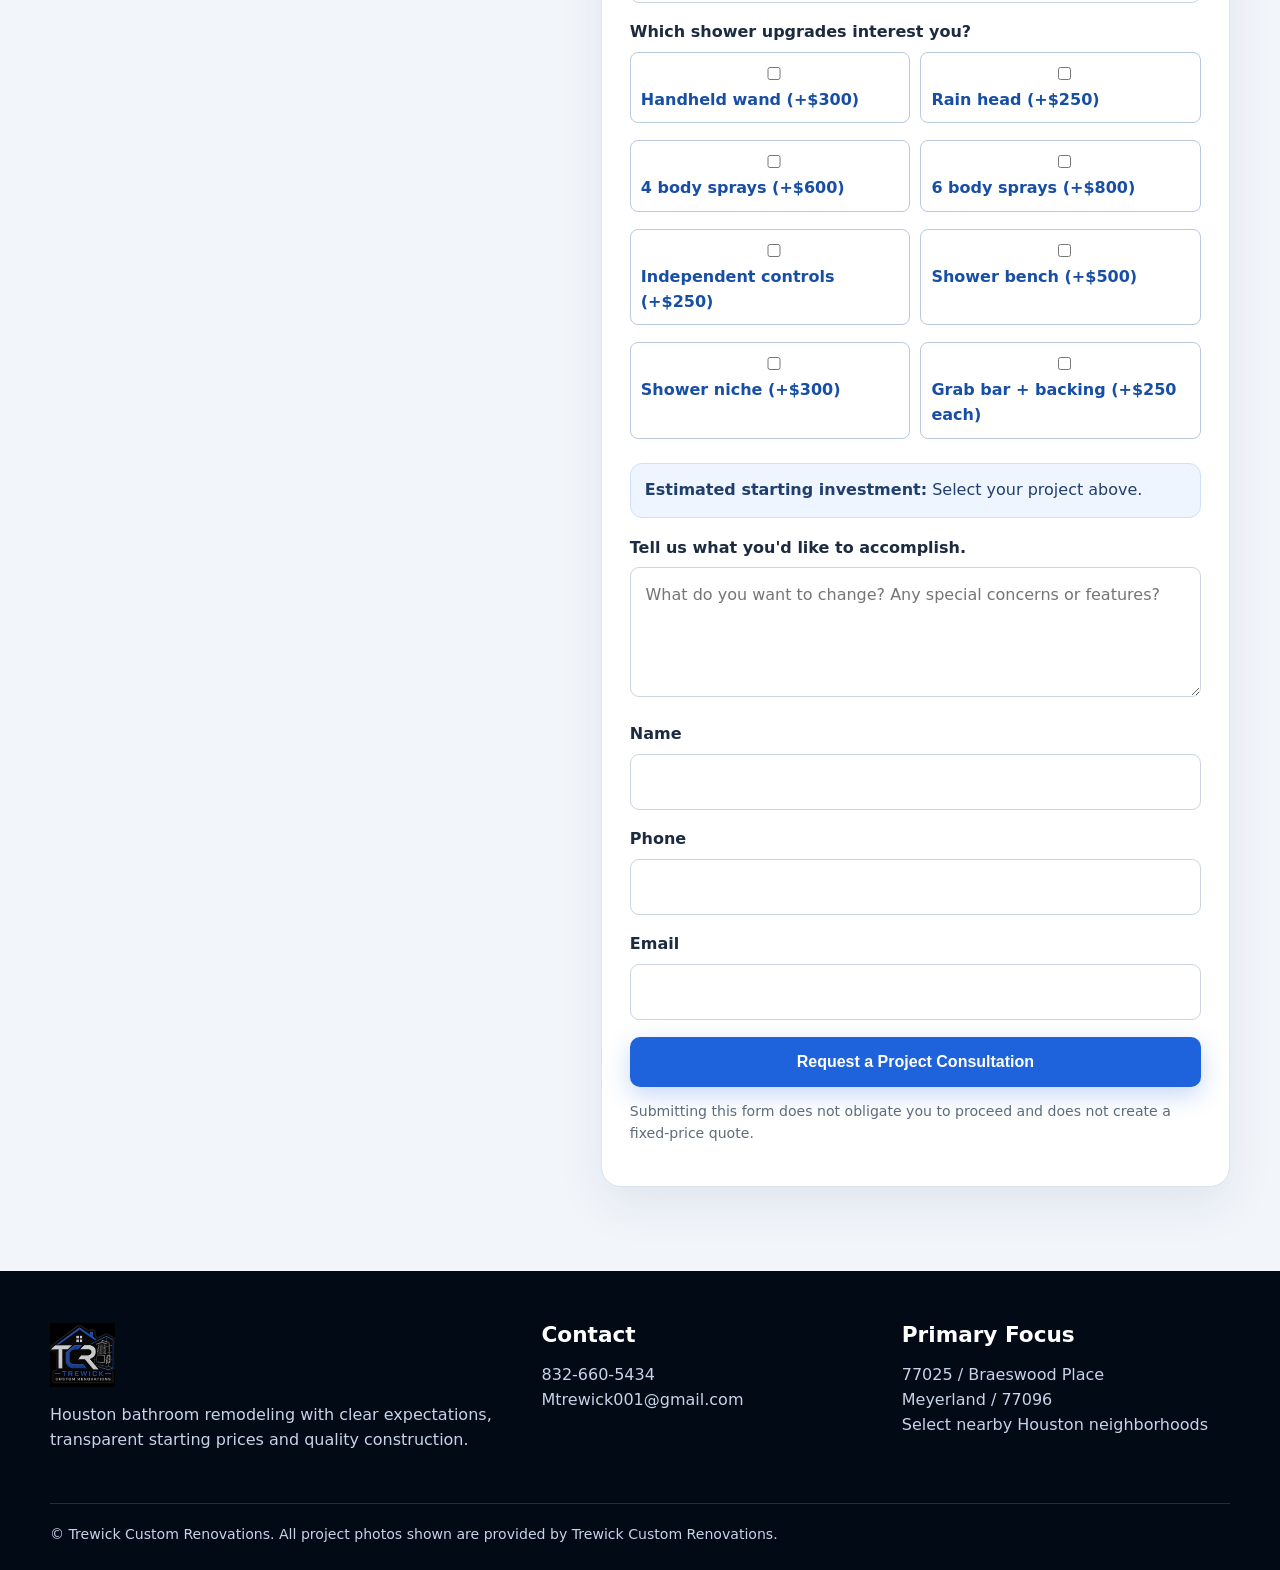
==== commit 74b9f076: "Update index.html" ====
--- a/index.html
+++ b/index.html
@@ -82,7 +82,7 @@
        <p>Tub-to-shower conversions are one of our most frequently requested services. Because we build them regularly, we’ve refined the process around the details that matter most—drainage, waterproofing, tile layout, and clean professional finishing.</p>
        <p><strong>Tub-to-shower conversions starting at $9,000</strong></p>
         <div class="hero-actions">
-          <a class="btn btn-primary" href="#intake">Tell Us About Your Bathroom</a>
+          <a class="btn btn-primary" href="#intake">REQUEST MY QUOTE</a>
           <a class="btn btn-secondary" href="tel:+18326605434">Call 832-660-5434</a>
         </div>
         <div class="trust-row">
